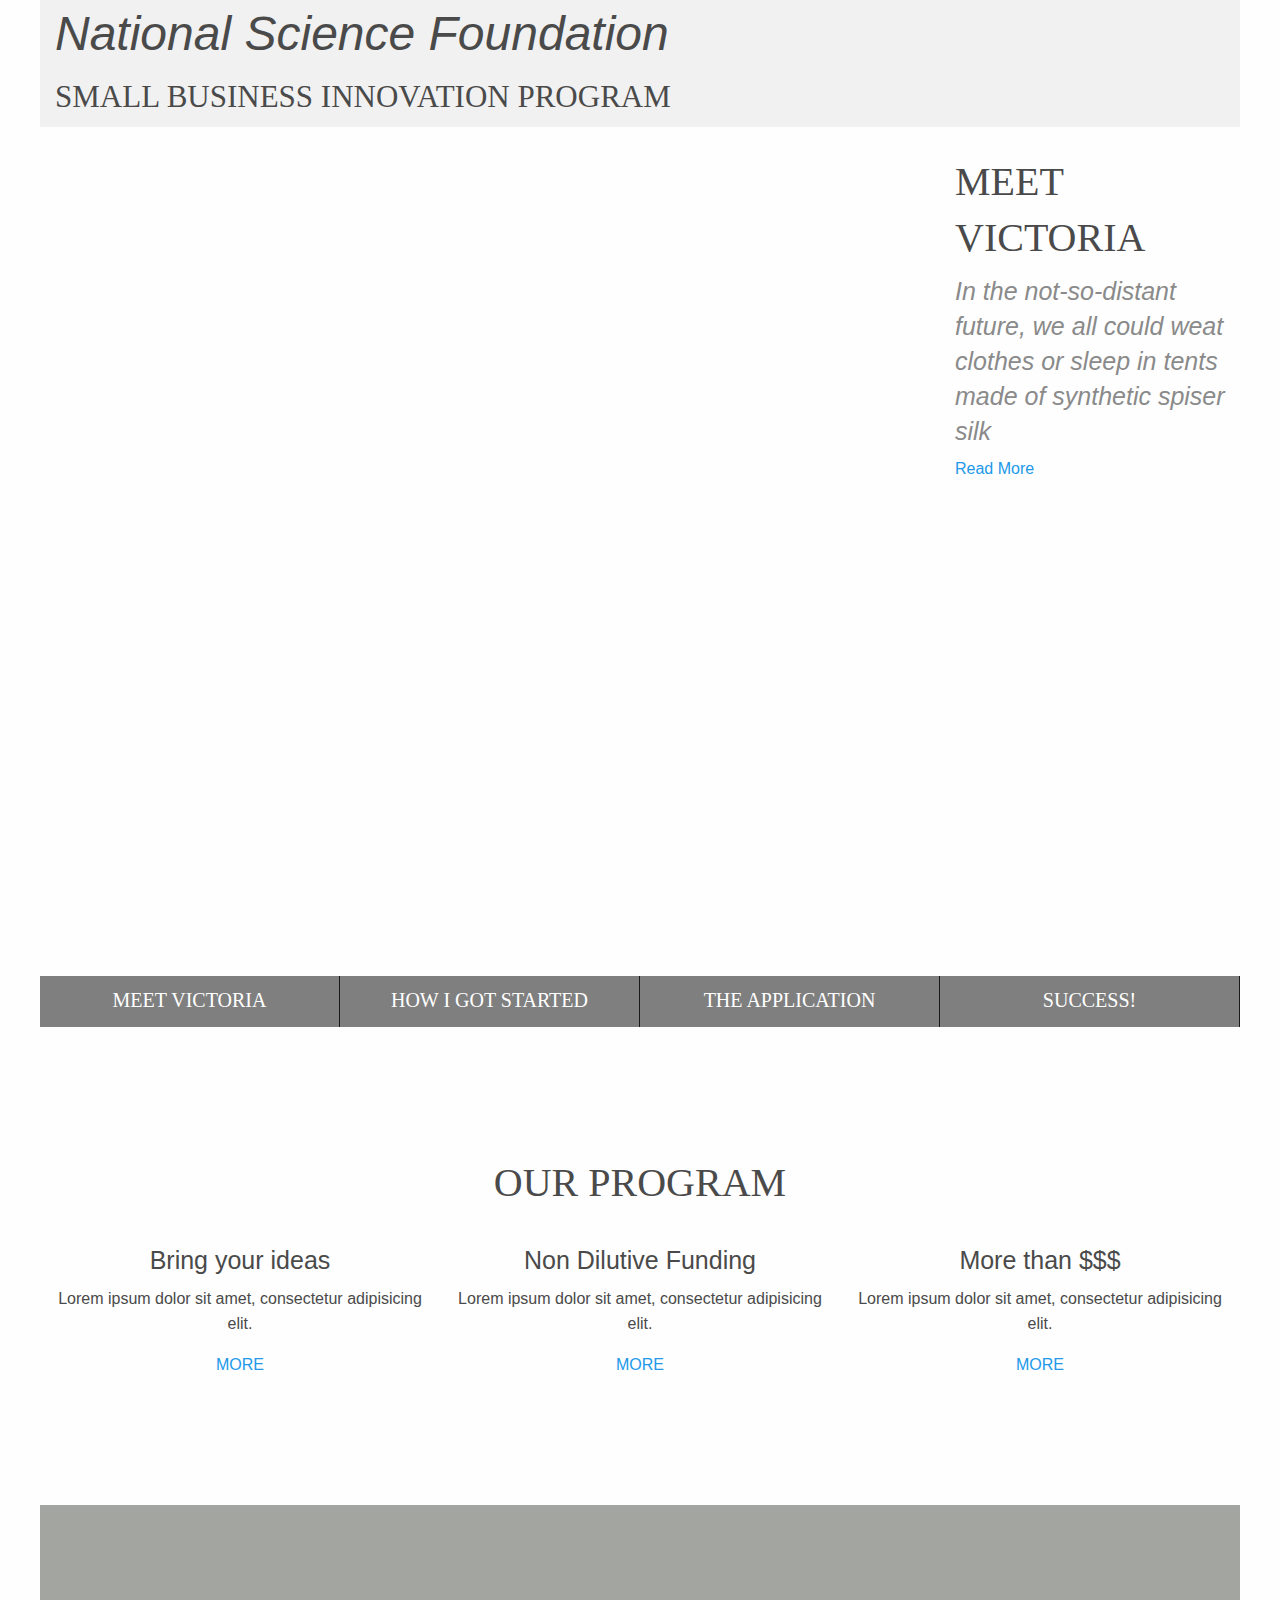
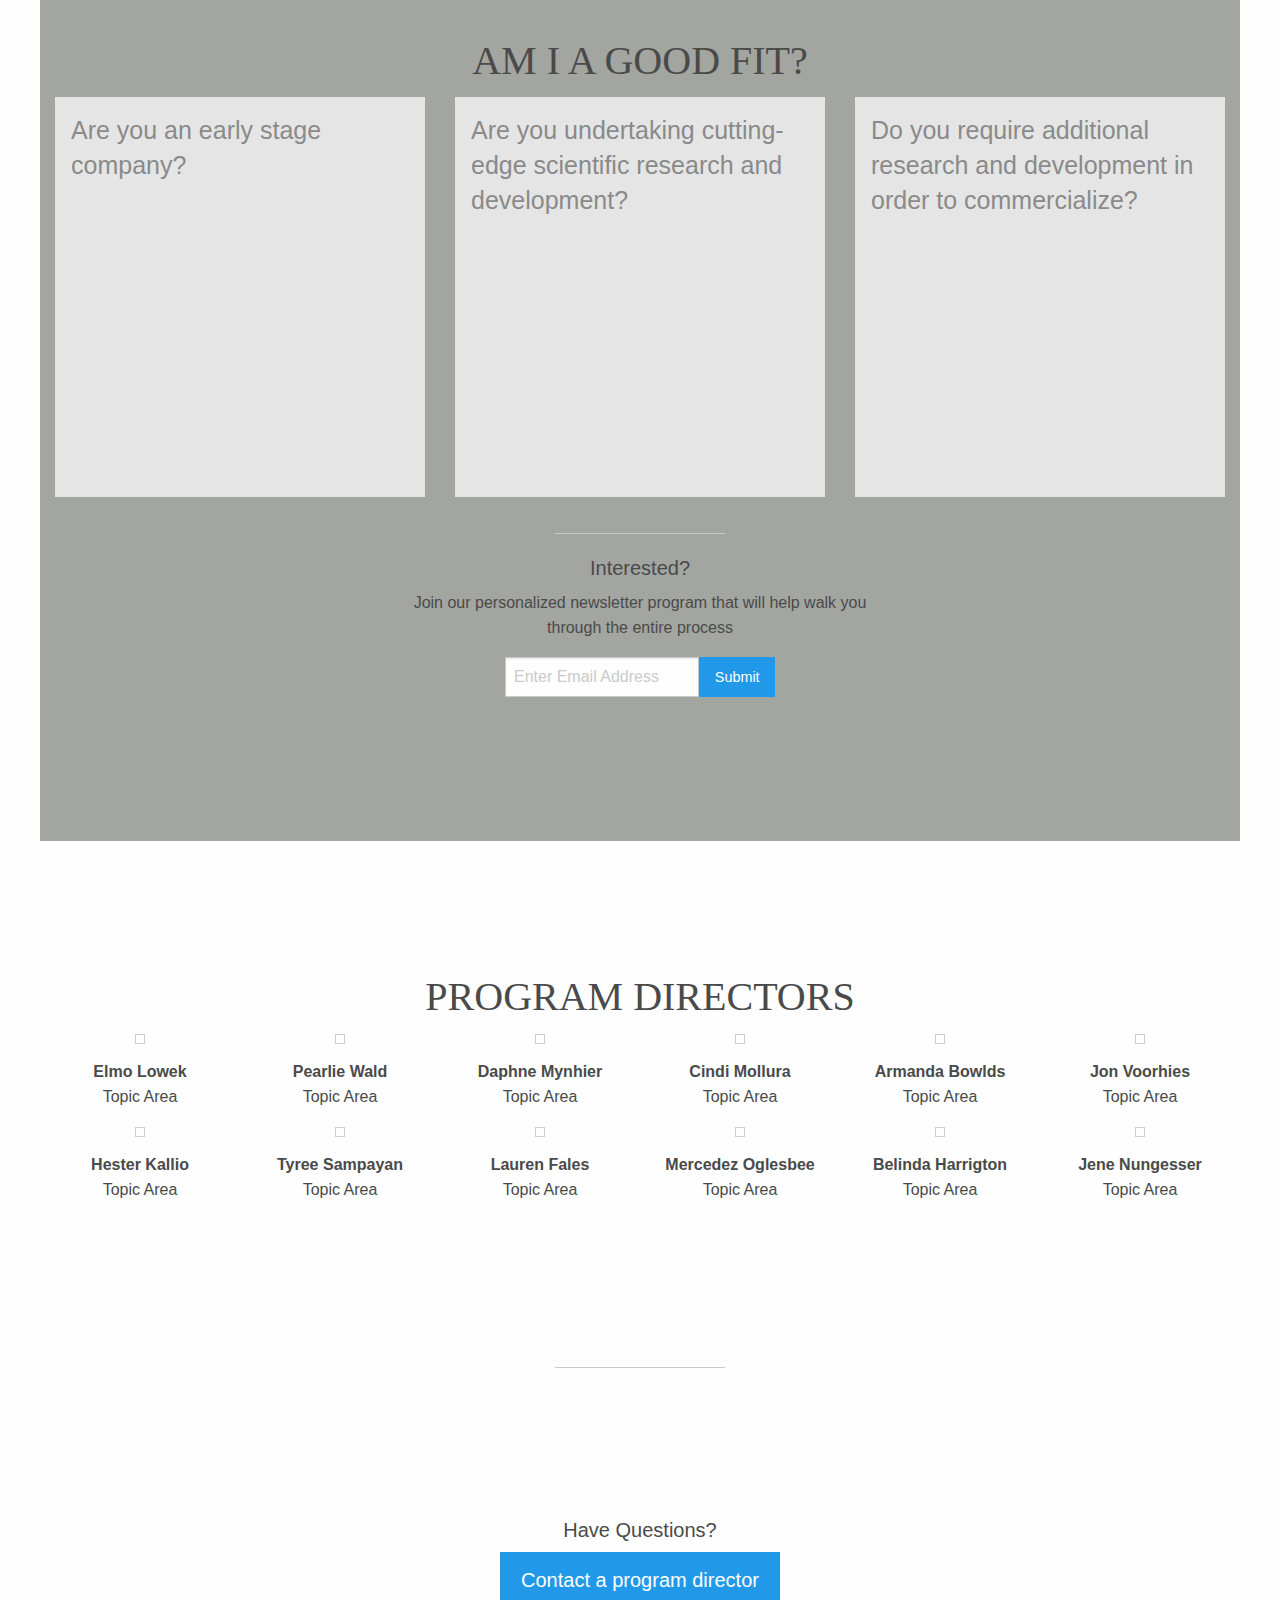
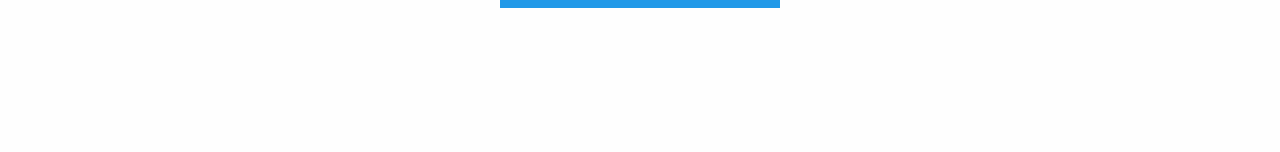
==== index.html @ bf071b11 "initial files" ====
<!doctype html>
<html class="no-js" lang="en" dir="ltr">
  <head>
    <meta charset="utf-8">
    <meta http-equiv="x-ua-compatible" content="ie=edge">
    <meta name="viewport" content="width=device-width, initial-scale=1.0">
    <title>NSF-SBIR</title>
    <link rel="stylesheet" href="css/foundation.css">
    <link rel="stylesheet" href="css/app.css">
  </head>
  <body>
    <!-- HEADER -->
    <div class="row soft-background">
      <div class="large-12 columns">
        <h1 class="italics">National Science Foundation</h1>
        <h3 class="condensed-bold">Small Business Innovation Program</h3>
      </div>
    </div>
    <!-- END HEADER -->


    <!-- HERO -->
    <div class="row background-hero-image hero">
      <div class="large-9 columns"></div>
      <div class="large-3 large-not-centered columns medium-6 medium-centered">
        <div class="hero-padding">
          <h2 class="condensed-bold">Meet Victoria</h2>
          <h4 class="subheader italics">In the not-so-distant future, we all could weat clothes or sleep in tents made of synthetic spiser silk</h4>
          <a href="" class="small-caps">Read More</a>
        </div>
      </div>
      <div class="medium-12 column hero-buttons">
        <div class="row text-center">
          <div class="large-3 columns button-container"><a href=""><h5 class="condensed-bold">Meet Victoria</h5></a></div>
          <div class="large-3 columns button-container"><a href=""><h5 class="condensed-bold">How I Got Started</h5></a></div>
          <div class="large-3 columns button-container"><a href=""><h5 class="condensed-bold">The Application</h5></a></div>
          <div class="large-3 columns button-container"><a href=""><h5 class="condensed-bold">Success!</h5></a></div>
        </div>
      </div>
    </div>
    <!-- END HERO -->

    <!-- OUR PROGRAM -->
    <div class="row vertical-padding">
      <div class="large-12 columns">
        <h2 class="condensed-bold text-center">Our Program</h2>
        <div class="row">
          <div class="medium-4 column text-center">
            <div class="image-wrapper-circle max-width-300 text-center medium-centered">
              <a href="">
                <img src="http://fakeimg.pl/300x300?text=+" alt="">
              </a>
            </div>
            <div class="text-content">
              <h4>Bring your ideas</h4>
              <p>Lorem ipsum dolor sit amet, consectetur adipisicing elit.</p>
              <a href="">MORE</a>
            </div>
    
          </div>
          <div class="medium-4 column text-center">
            <div class="image-wrapper-circle max-width-300 text-center medium-centered">
              <a href="">
                <img src="http://fakeimg.pl/300x300?text=+" alt="">
              </a>
            </div>
            <div class="text-content">
              <h4>Non Dilutive Funding</h4>
              <p>Lorem ipsum dolor sit amet, consectetur adipisicing elit.</p>
              <a href="">MORE</a>
            </div>
          </div>
          <div class="medium-4 column text-center">
            <div class="image-wrapper-circle max-width-300 text-center medium-centered">
              <a href="">
                <img src="http://fakeimg.pl/300x300?text=+" alt="">
              </a>
            </div>
            <div class="text-content">
              <h4>More than $$$</h4>
              <p>Lorem ipsum dolor sit amet, consectetur adipisicing elit. </p>
              <a href="">MORE</a>
            </div>
          </div>
        </div>
      </div>
    </div>
    <!-- END OUR PROGRAM -->

    <!-- AM I A GOOD FIT -->
    <div class="row vertical-padding hard-background">
      <div class="large-12 columns">
        <div class="">
          <h2 class="condensed-bold text-center">Am I A Good Fit?</h2>
          <div class="row" data-equalizer data-equalize-on="medium">
            <div class="medium-4 column">
              <div class="callout padding-push-bottom" data-equalizer-watch>
                <h4 class="subheader">
                  Are you an early stage company?
                </h4>
              </div>
            </div>
            <div class="medium-4 column">
              <div class="callout padding-push-bottom" data-equalizer-watch>
                <h4 class="subheader">
                  Are you undertaking cutting-edge scientific research and development?
                </h4>
              </div>
            </div>
            <div class="medium-4 column">
              <div class="callout padding-push-bottom" data-equalizer-watch>
                <h4 class="subheader">
                  Do you require additional research and development in order to commercialize?
                </h4>
              </div>
            </div>
          </div>

          <div class="row">
            <div class="large-2 medium-3 medium-centered large-centered columns text-center">
              <hr>
            </div>
          </div>

          <div class="row">
            <div class="large-5 large-centered medium-8 medium-centered columns">
              <h5 class="text-center">Interested?</h5>
              <p class="text-center">Join our personalized newsletter program that will help walk you through the entire process</p>
            </div>
            <div class="large-3 large-centered medium-6 medium-centered columns">
              <div class="input-group">
                <input class="input-group-field" placeholder="Enter Email Address" type="url">
                <a class="input-group-button button">Submit</a>
              </div>
            </div>
          </div>
        </div>
      </div>
    </div>
    <!-- END AM I A GOOD FIT -->

    <!-- PROGRAM DIRECTORS -->
    <div class="row vertical-padding">
      <div class="large-12 columns">
        <h2 class="condensed-bold text-center">Program Directors</h2>
        <div class="row">
          <div class="small-up-2 medium-up-4 large-up-6">
            <div class="column text-center">
              <p class="no-bottom-margin">
                <img src="http://fakeimg.pl/300x300?text=+" class="thumbnail" alt="">
              </p>
              <p>
                <strong>Elmo Lowek</strong>
                <br>
                <span>Topic Area</span>
              </p>
            </div>
            <div class="column text-center">
              <p class="no-bottom-margin">
                <img src="http://fakeimg.pl/300x300?text=+" class="thumbnail" alt="">
              </p>
              <p>
                <strong>Pearlie Wald</strong>
                <br>
                <span>Topic Area</span>
              </p>
            </div>
            <div class="column text-center">
              <p class="no-bottom-margin">
                <img src="http://fakeimg.pl/300x300?text=+" class="thumbnail" alt="">
              </p>
              <p>
                <strong>Daphne Mynhier</strong>
                <br>
                <span>Topic Area</span>
              </p>
            </div>
            <div class="column text-center">
              <p class="no-bottom-margin">
                <img src="http://fakeimg.pl/300x300?text=+" class="thumbnail" alt="">
              </p>
              <p>
                <strong>Cindi Mollura</strong>
                <br>
                <span>Topic Area</span>
              </p>
            </div>
            <div class="column text-center">
              <p class="no-bottom-margin">
                <img src="http://fakeimg.pl/300x300?text=+" class="thumbnail" alt="">
              </p>
              <p>
                <strong>Armanda Bowlds</strong>
                <br>
                <span>Topic Area</span>
              </p>
            </div>
            <div class="column text-center">
              <p class="no-bottom-margin">
                <img src="http://fakeimg.pl/300x300?text=+" class="thumbnail" alt="">
              </p>
              <p>
                <strong>Jon Voorhies</strong>
                <br>
                <span>Topic Area</span>
              </p>
            </div>
            <div class="column text-center">
              <p class="no-bottom-margin">
                <img src="http://fakeimg.pl/300x300?text=+" class="thumbnail" alt="">
              </p>
              <p>
                <strong>Hester Kallio</strong>
                <br>
                <span>Topic Area</span>
              </p>
            </div>
            <div class="column text-center">
              <p class="no-bottom-margin">
                <img src="http://fakeimg.pl/300x300?text=+" class="thumbnail" alt="">
              </p>
              <p>
                <strong>Tyree Sampayan</strong>
                <br>
                <span>Topic Area</span>
              </p>
            </div>
            <div class="column text-center">
              <p class="no-bottom-margin">
                <img src="http://fakeimg.pl/300x300?text=+" class="thumbnail" alt="">
              </p>
              <p>
                <strong>Lauren Fales</strong>
                <br>
                <span>Topic Area</span>
              </p>
            </div>
            <div class="column text-center">
              <p class="no-bottom-margin">
                <img src="http://fakeimg.pl/300x300?text=+" class="thumbnail" alt="">
              </p>
              <p>
                <strong>Mercedez Oglesbee</strong>
                <br>
                <span>Topic Area</span>
              </p>
            </div>
            <div class="column text-center">
              <p class="no-bottom-margin">
                <img src="http://fakeimg.pl/300x300?text=+" class="thumbnail" alt="">
              </p>
              <p>
                <strong>Belinda Harrigton</strong>
                <br>
                <span>Topic Area</span>
              </p>
            </div>
            <div class="column text-center">
              <p class="no-bottom-margin">
                <img src="http://fakeimg.pl/300x300?text=+" class="thumbnail" alt="">
              </p>
              <p>
                <strong>Jene Nungesser</strong>
                <br>
                <span>Topic Area</span>
              </p>
            </div>
          </div>
        </div>
      </div>
    </div>
    <!-- END PROGRAM DIRECTORS -->


    <div class="row">
      <div class="large-2 medium-3 medium-centered large-centered columns text-center">
        <hr>
      </div>
    </div>

    <!-- HAVE QUESTIONS -->
    <div class="row vertical-padding">
      <div class="large-12 columns text-center">
        <h5>Have Questions?</h5>
        <a href="" class="button large">Contact a program director</a>
      </div>
    </div>
    <!-- END HAVE QUESTIONS -->

    <script src="js/vendor/jquery.js"></script>
    <script src="js/vendor/what-input.js"></script>
    <script src="js/vendor/foundation.js"></script>
    <script src="js/app.js"></script>
  </body>
</html>
---- css/app.css ----
.italics{
  font-style: italic;
}

.hero-buttons .button-container a{
  color: white;
}

.hero-buttons .button-container:hover{
  background-color: rgba(0,0,0,0.3);
}

.hero-buttons .button-container{
  background-color: rgba(0,0,0,0.5);
  padding: 10px 10px 5px;
  border-right: 1px solid rgba(0,0,0,0.8);
}

.hard-background{
  background: #a3a5a1;
}

.soft-background{
  background: #f1f1f1;
}

.no-bottom-margin{
  margin-bottom: 0px;
}

.background-hero-image{
  background-size: cover;
  background-image: url("http://fakeimg.pl/1400x900?text=+");
}

.padding-push-bottom{
  padding-bottom: 80px;
}

@media screen and (min-width: 40em) {
  .padding-push-bottom{
    min-height: 400px;
  }
}

.callout{
  background: #e5e5e5;
  border: none;
}

h1.condensed-bold,
h2.condensed-bold,
h3.condensed-bold,
h4.condensed-bold,
h5.condensed-bold{
  text-transform: uppercase;
  font-family: "HelveticaNeue-CondensedBold", "Helvetica Neue";
}

.max-width-300{
  max-width: 300px;
}

.image-wrapper-circle{
  overflow: hidden;
  border-radius: 300px;
}

.vertical-padding{
  padding-top: 10%;
  padding-bottom: 10%;
}

.vertical-slide{
  min-height: 100vh;
}

.hero{
  position: relative;
}

.hero-buttons{
  position: absolute;
  bottom: 0px;
}

@media screen and (min-width: 40em) {
  .hero{
    min-height: 100vh;
  }

  .hero-padding{
    padding-top: 10%;
  }
  .large-not-centered, .large-not-centered:last-child:not(:first-child){
    float: right;
    clear: none;
  }
}
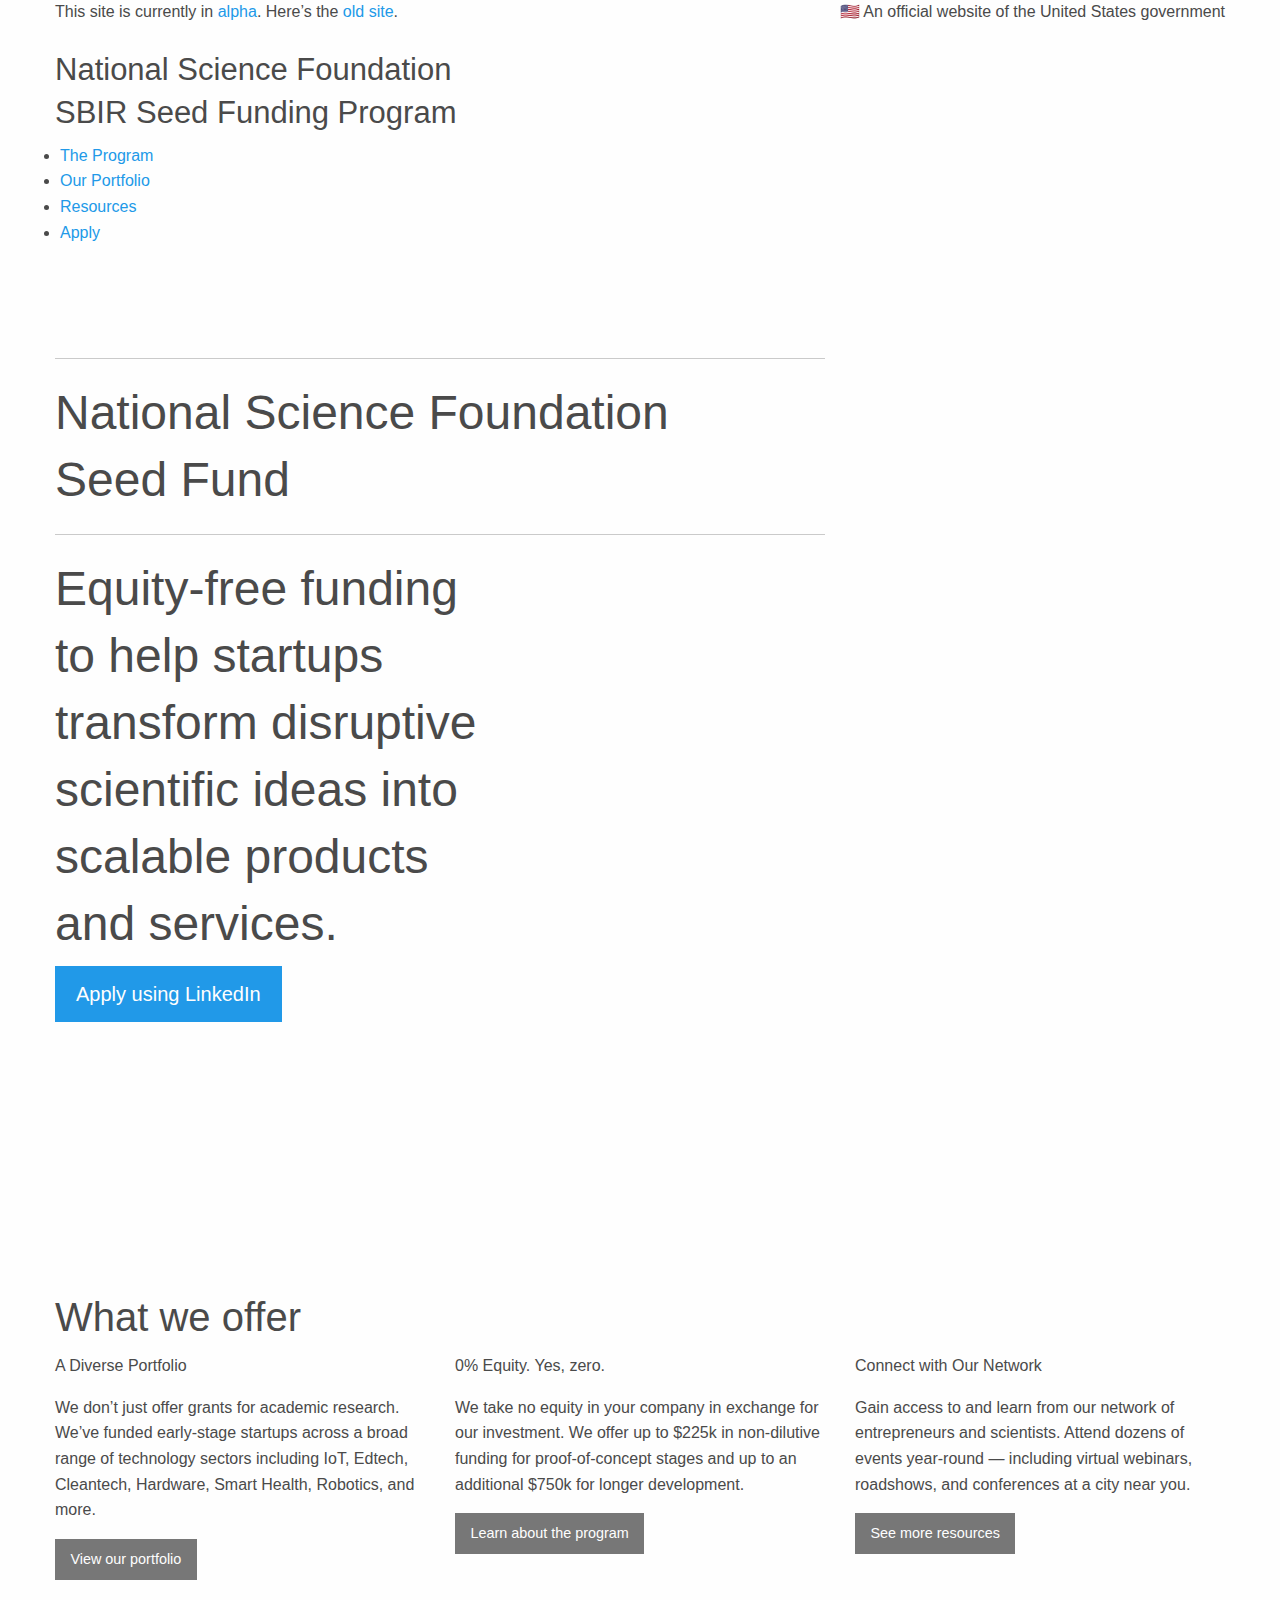
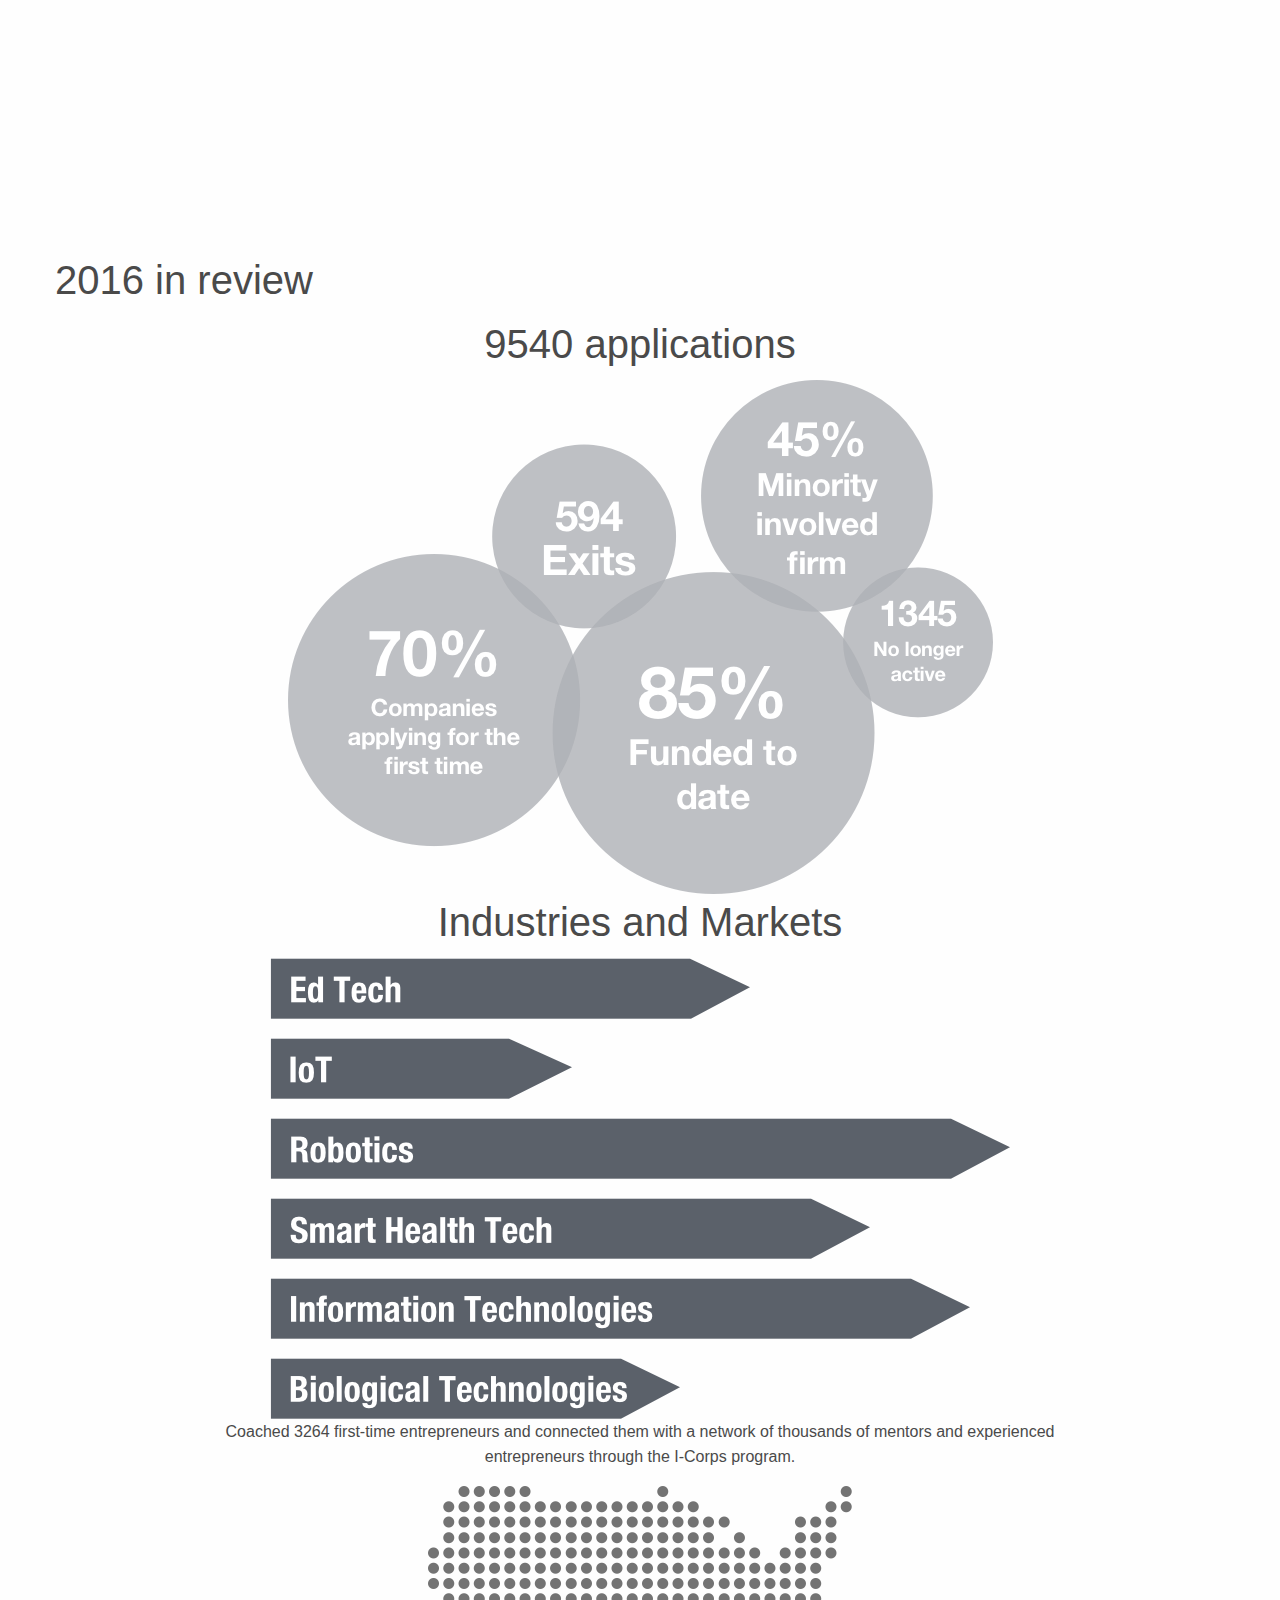
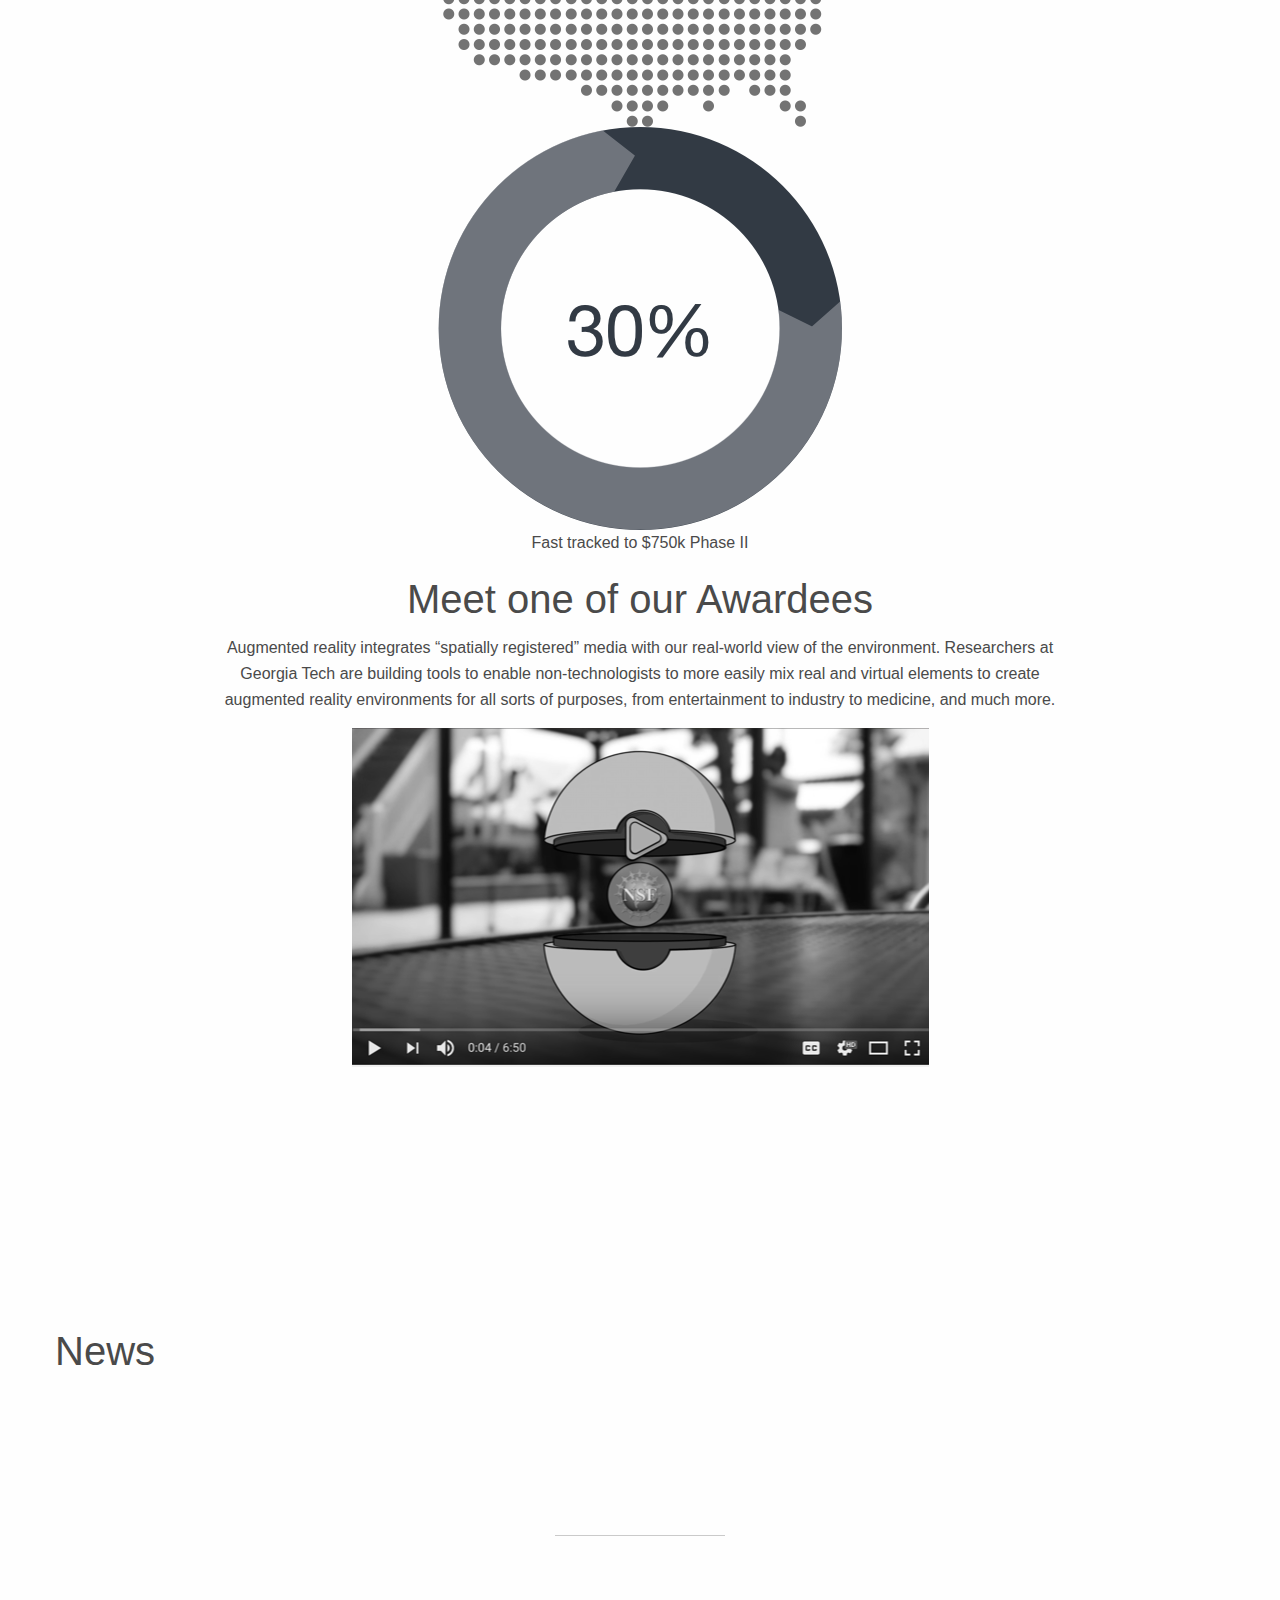
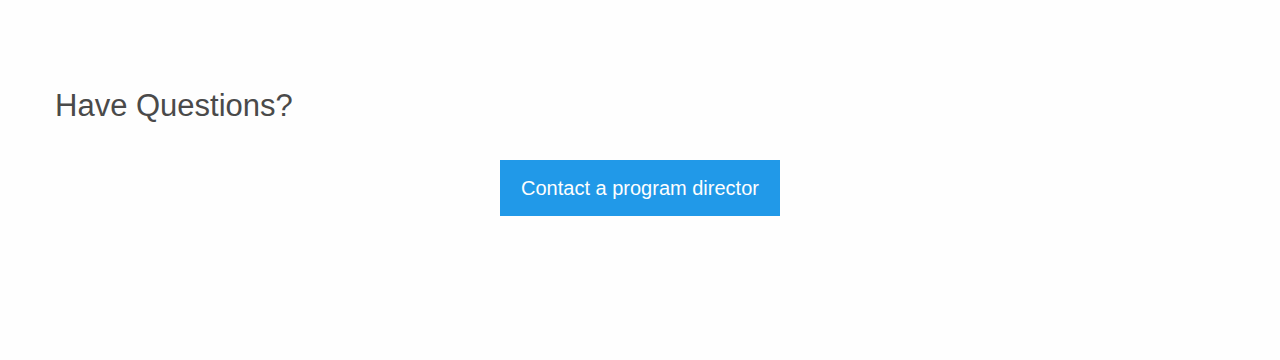
==== commit e3b89471: "Awardee review assest and initial code" ====
--- a/index.html
+++ b/index.html
@@ -9,266 +9,158 @@
     <link rel="stylesheet" href="css/app.css">
   </head>
   <body>
-    <!-- HEADER -->
-    <div class="row soft-background">
-      <div class="large-12 columns">
-        <h1 class="italics">National Science Foundation</h1>
-        <h3 class="condensed-bold">Small Business Innovation Program</h3>
-      </div>
-    </div>
-    <!-- END HEADER -->
-
-
-    <!-- HERO -->
-    <div class="row background-hero-image hero">
-      <div class="large-9 columns"></div>
-      <div class="large-3 large-not-centered columns medium-6 medium-centered">
-        <div class="hero-padding">
-          <h2 class="condensed-bold">Meet Victoria</h2>
-          <h4 class="subheader italics">In the not-so-distant future, we all could weat clothes or sleep in tents made of synthetic spiser silk</h4>
-          <a href="" class="small-caps">Read More</a>
+    <div class="alpha-banner">
+      <div class="row">
+        <div class="medium-6 column">
+          <span class="text-left">This site is currently in <a href="">alpha</a>. Here’s the <a href="">old site</a>.</span>
         </div>
-      </div>
-      <div class="medium-12 column hero-buttons">
-        <div class="row text-center">
-          <div class="large-3 columns button-container"><a href=""><h5 class="condensed-bold">Meet Victoria</h5></a></div>
-          <div class="large-3 columns button-container"><a href=""><h5 class="condensed-bold">How I Got Started</h5></a></div>
-          <div class="large-3 columns button-container"><a href=""><h5 class="condensed-bold">The Application</h5></a></div>
-          <div class="large-3 columns button-container"><a href=""><h5 class="condensed-bold">Success!</h5></a></div>
+        <div class="medium-6 column text-right">
+          <span class="text-right"><span class="us-flag-emoji">🇺🇸</span> An official website of the United States government</span>
         </div>
       </div>
     </div>
-    <!-- END HERO -->
+    <div class="header-image-background">
+      <!-- HEADER -->
+      <div class="row">
+        <div class="large-12 columns">
+          <div class="header">
+            <span class="fl logo">
+              <img src="img/nsf1-logo.png" alt="">
+            </span>
+            <span class="fl text-logo">
+              <h3 class="small-head-text">National Science Foundation <br>SBIR Seed Funding Program</h3>
+            </span>
+          </div>
+        </div>
+      </div>
+      <!-- END HEADER -->
 
-    <!-- OUR PROGRAM -->
-    <div class="row vertical-padding">
-      <div class="large-12 columns">
-        <h2 class="condensed-bold text-center">Our Program</h2>
-        <div class="row">
-          <div class="medium-4 column text-center">
-            <div class="image-wrapper-circle max-width-300 text-center medium-centered">
-              <a href="">
-                <img src="http://fakeimg.pl/300x300?text=+" alt="">
-              </a>
+      <div class="row">
+        <ul class="top-nav-links">
+          <li><a href="#">The Program</a></li>
+          <li><a href="#">Our Portfolio</a></li>
+          <li><a href="#">Resources</a></li>
+          <li><a href="#">Apply</a></li>
+        </ul>
+      </div>
+
+      <!-- HERO -->
+      <div class="row background-hero-image hero">
+        <div class="large-8 columns medium-6">
+          <div class="hero-padding">
+
+            <span class="small-bar"><hr></span>
+
+            <h1>National Science Foundation <br>Seed Fund</h1>
+
+            <span class="small-bar"><hr></span>
+
+            <div class="medium-7">
+              <h1 class="">
+                Equity-free funding to help startups transform disruptive scientific ideas into scalable products and services.
+              </h1>
             </div>
-            <div class="text-content">
-              <h4>Bring your ideas</h4>
-              <p>Lorem ipsum dolor sit amet, consectetur adipisicing elit.</p>
-              <a href="">MORE</a>
-            </div>
-    
-          </div>
-          <div class="medium-4 column text-center">
-            <div class="image-wrapper-circle max-width-300 text-center medium-centered">
-              <a href="">
-                <img src="http://fakeimg.pl/300x300?text=+" alt="">
-              </a>
-            </div>
-            <div class="text-content">
-              <h4>Non Dilutive Funding</h4>
-              <p>Lorem ipsum dolor sit amet, consectetur adipisicing elit.</p>
-              <a href="">MORE</a>
-            </div>
-          </div>
-          <div class="medium-4 column text-center">
-            <div class="image-wrapper-circle max-width-300 text-center medium-centered">
-              <a href="">
-                <img src="http://fakeimg.pl/300x300?text=+" alt="">
-              </a>
-            </div>
-            <div class="text-content">
-              <h4>More than $$$</h4>
-              <p>Lorem ipsum dolor sit amet, consectetur adipisicing elit. </p>
-              <a href="">MORE</a>
+
+            <div class="cta-container">
+              <a href="" class="button large">Apply using LinkedIn</a>
             </div>
           </div>
         </div>
       </div>
-    </div>
-    <!-- END OUR PROGRAM -->
+      <!-- END HERO -->
+    </div><!-- END header-image-background -->
+  </div><!-- END header-image-background -->
+  <div class="soft-back">
+    <!-- OUR PROGRAM -->
+    <div class="row vertical-padding tan-background">
+      <div class="large-12 columns">
+        <h2 class="text-left">What we offer</h2>
+        <div class="row" data-equalizer data-equalize-on="medium">
+          <div class="medium-4 column text-left">
 
-    <!-- AM I A GOOD FIT -->
-    <div class="row vertical-padding hard-background">
-      <div class="large-12 columns">
-        <div class="">
-          <h2 class="condensed-bold text-center">Am I A Good Fit?</h2>
-          <div class="row" data-equalizer data-equalize-on="medium">
-            <div class="medium-4 column">
-              <div class="callout padding-push-bottom" data-equalizer-watch>
-                <h4 class="subheader">
-                  Are you an early stage company?
-                </h4>
-              </div>
+            <div class="text-content" data-equalizer-watch>
+              <p>A Diverse Portfolio</p>
+              <p>We don’t just offer grants for academic research. We’ve funded early-stage startups across a broad range of technology sectors including IoT, Edtech, Cleantech, Hardware, Smart Health, Robotics, and more.</p>
             </div>
-            <div class="medium-4 column">
-              <div class="callout padding-push-bottom" data-equalizer-watch>
-                <h4 class="subheader">
-                  Are you undertaking cutting-edge scientific research and development?
-                </h4>
-              </div>
+            <a href="" class="button secondary">View our portfolio</a>
+
+          </div>
+          <div class="medium-4 column text-left">
+
+            <div class="text-content" data-equalizer-watch>
+              <p>0% Equity. Yes, zero.</p>
+              <p>We take no equity in your company in exchange for our investment. We offer up to $225k in non-dilutive funding for proof-of-concept stages and up to an additional $750k for longer development.</p>
             </div>
-            <div class="medium-4 column">
-              <div class="callout padding-push-bottom" data-equalizer-watch>
-                <h4 class="subheader">
-                  Do you require additional research and development in order to commercialize?
-                </h4>
-              </div>
+            <a href="" class="button secondary">Learn about the program</a>
+          </div>
+          <div class="medium-4 column text-left">
+
+            <div class="text-content" data-equalizer-watch>
+              <p>Connect with Our Network</p>
+              <p>Gain access to and learn from  our network of entrepreneurs and scientists. Attend dozens of events year-round — including virtual webinars, roadshows, and conferences at a city near you.</p>
             </div>
-          </div>
-
-          <div class="row">
-            <div class="large-2 medium-3 medium-centered large-centered columns text-center">
-              <hr>
-            </div>
-          </div>
-
-          <div class="row">
-            <div class="large-5 large-centered medium-8 medium-centered columns">
-              <h5 class="text-center">Interested?</h5>
-              <p class="text-center">Join our personalized newsletter program that will help walk you through the entire process</p>
-            </div>
-            <div class="large-3 large-centered medium-6 medium-centered columns">
-              <div class="input-group">
-                <input class="input-group-field" placeholder="Enter Email Address" type="url">
-                <a class="input-group-button button">Submit</a>
-              </div>
-            </div>
+            <a href="" class="button secondary">See more resources</a>
           </div>
         </div>
       </div>
     </div>
+  </div>
+    <!-- END OUR PROGRAM -->
+
+    <!-- AM I A GOOD FIT -->
+  <div class="white-back">
+    <div class="row vertical-padding ">
+      <div class="large-12 columns">
+        <div class="">
+          <h2 class="text-left">2016 in review</h2>
+          <div class="row" data-equalizer data-equalize-on="medium">
+
+          </div>
+
+          <div class="row">
+            <div class="large-9 medium-6 medium-centered large-centered columns text-center">
+              <h2>9540 applications</h2>
+            </div>
+            <div class="large-9 medium-6 medium-centered large-centered columns text-center">
+              <img src="img/ovals.png" alt="">
+            </div>
+            <div class="large-9 medium-6 medium-centered large-centered columns text-center">
+              <h2>Industries and Markets</h2>
+              <img src="img/markets.png" alt="">
+            </div>
+            <div class="large-9 medium-6 medium-centered large-centered columns text-center">
+              <p>Coached 3264 first-time entrepreneurs and connected them with a network of thousands of mentors and experienced entrepreneurs through the I-Corps program.</p>
+              <img src="img/USA-dots.png" alt="">
+            </div>
+            <div class="large-9 medium-6 medium-centered large-centered columns text-center">
+              <img src="img/donut.png" alt="">
+              <p>Fast tracked to $750k Phase II</p>
+            </div>
+            <div class="large-9 medium-6 medium-centered large-centered columns text-center">
+              <h2>Meet one of our Awardees</h2>
+              <p>Augmented reality integrates “spatially registered” media with our real-world view of the environment. Researchers at Georgia Tech are building tools to enable non-technologists to more easily mix real and virtual elements to create augmented reality environments for all sorts of purposes, from entertainment to industry to medicine, and much more.</p>
+              <img src="img/video.png" alt="">
+            </div>
+
+          </div>
+
+        </div>
+      </div>
+    </div>
+  </div>
     <!-- END AM I A GOOD FIT -->
 
     <!-- PROGRAM DIRECTORS -->
+  <div class="blue-back">
     <div class="row vertical-padding">
       <div class="large-12 columns">
-        <h2 class="condensed-bold text-center">Program Directors</h2>
+        <h2 class="text-left">News</h2>
         <div class="row">
-          <div class="small-up-2 medium-up-4 large-up-6">
-            <div class="column text-center">
-              <p class="no-bottom-margin">
-                <img src="http://fakeimg.pl/300x300?text=+" class="thumbnail" alt="">
-              </p>
-              <p>
-                <strong>Elmo Lowek</strong>
-                <br>
-                <span>Topic Area</span>
-              </p>
-            </div>
-            <div class="column text-center">
-              <p class="no-bottom-margin">
-                <img src="http://fakeimg.pl/300x300?text=+" class="thumbnail" alt="">
-              </p>
-              <p>
-                <strong>Pearlie Wald</strong>
-                <br>
-                <span>Topic Area</span>
-              </p>
-            </div>
-            <div class="column text-center">
-              <p class="no-bottom-margin">
-                <img src="http://fakeimg.pl/300x300?text=+" class="thumbnail" alt="">
-              </p>
-              <p>
-                <strong>Daphne Mynhier</strong>
-                <br>
-                <span>Topic Area</span>
-              </p>
-            </div>
-            <div class="column text-center">
-              <p class="no-bottom-margin">
-                <img src="http://fakeimg.pl/300x300?text=+" class="thumbnail" alt="">
-              </p>
-              <p>
-                <strong>Cindi Mollura</strong>
-                <br>
-                <span>Topic Area</span>
-              </p>
-            </div>
-            <div class="column text-center">
-              <p class="no-bottom-margin">
-                <img src="http://fakeimg.pl/300x300?text=+" class="thumbnail" alt="">
-              </p>
-              <p>
-                <strong>Armanda Bowlds</strong>
-                <br>
-                <span>Topic Area</span>
-              </p>
-            </div>
-            <div class="column text-center">
-              <p class="no-bottom-margin">
-                <img src="http://fakeimg.pl/300x300?text=+" class="thumbnail" alt="">
-              </p>
-              <p>
-                <strong>Jon Voorhies</strong>
-                <br>
-                <span>Topic Area</span>
-              </p>
-            </div>
-            <div class="column text-center">
-              <p class="no-bottom-margin">
-                <img src="http://fakeimg.pl/300x300?text=+" class="thumbnail" alt="">
-              </p>
-              <p>
-                <strong>Hester Kallio</strong>
-                <br>
-                <span>Topic Area</span>
-              </p>
-            </div>
-            <div class="column text-center">
-              <p class="no-bottom-margin">
-                <img src="http://fakeimg.pl/300x300?text=+" class="thumbnail" alt="">
-              </p>
-              <p>
-                <strong>Tyree Sampayan</strong>
-                <br>
-                <span>Topic Area</span>
-              </p>
-            </div>
-            <div class="column text-center">
-              <p class="no-bottom-margin">
-                <img src="http://fakeimg.pl/300x300?text=+" class="thumbnail" alt="">
-              </p>
-              <p>
-                <strong>Lauren Fales</strong>
-                <br>
-                <span>Topic Area</span>
-              </p>
-            </div>
-            <div class="column text-center">
-              <p class="no-bottom-margin">
-                <img src="http://fakeimg.pl/300x300?text=+" class="thumbnail" alt="">
-              </p>
-              <p>
-                <strong>Mercedez Oglesbee</strong>
-                <br>
-                <span>Topic Area</span>
-              </p>
-            </div>
-            <div class="column text-center">
-              <p class="no-bottom-margin">
-                <img src="http://fakeimg.pl/300x300?text=+" class="thumbnail" alt="">
-              </p>
-              <p>
-                <strong>Belinda Harrigton</strong>
-                <br>
-                <span>Topic Area</span>
-              </p>
-            </div>
-            <div class="column text-center">
-              <p class="no-bottom-margin">
-                <img src="http://fakeimg.pl/300x300?text=+" class="thumbnail" alt="">
-              </p>
-              <p>
-                <strong>Jene Nungesser</strong>
-                <br>
-                <span>Topic Area</span>
-              </p>
-            </div>
-          </div>
+          <div class="medium-12 column"></div>
         </div>
       </div>
     </div>
+  </div>
     <!-- END PROGRAM DIRECTORS -->
 
 
@@ -281,7 +173,8 @@
     <!-- HAVE QUESTIONS -->
     <div class="row vertical-padding">
       <div class="large-12 columns text-center">
-        <h5>Have Questions?</h5>
+        <h3 class="text-left">Have Questions?</h3>
+        <br>
         <a href="" class="button large">Contact a program director</a>
       </div>
     </div>
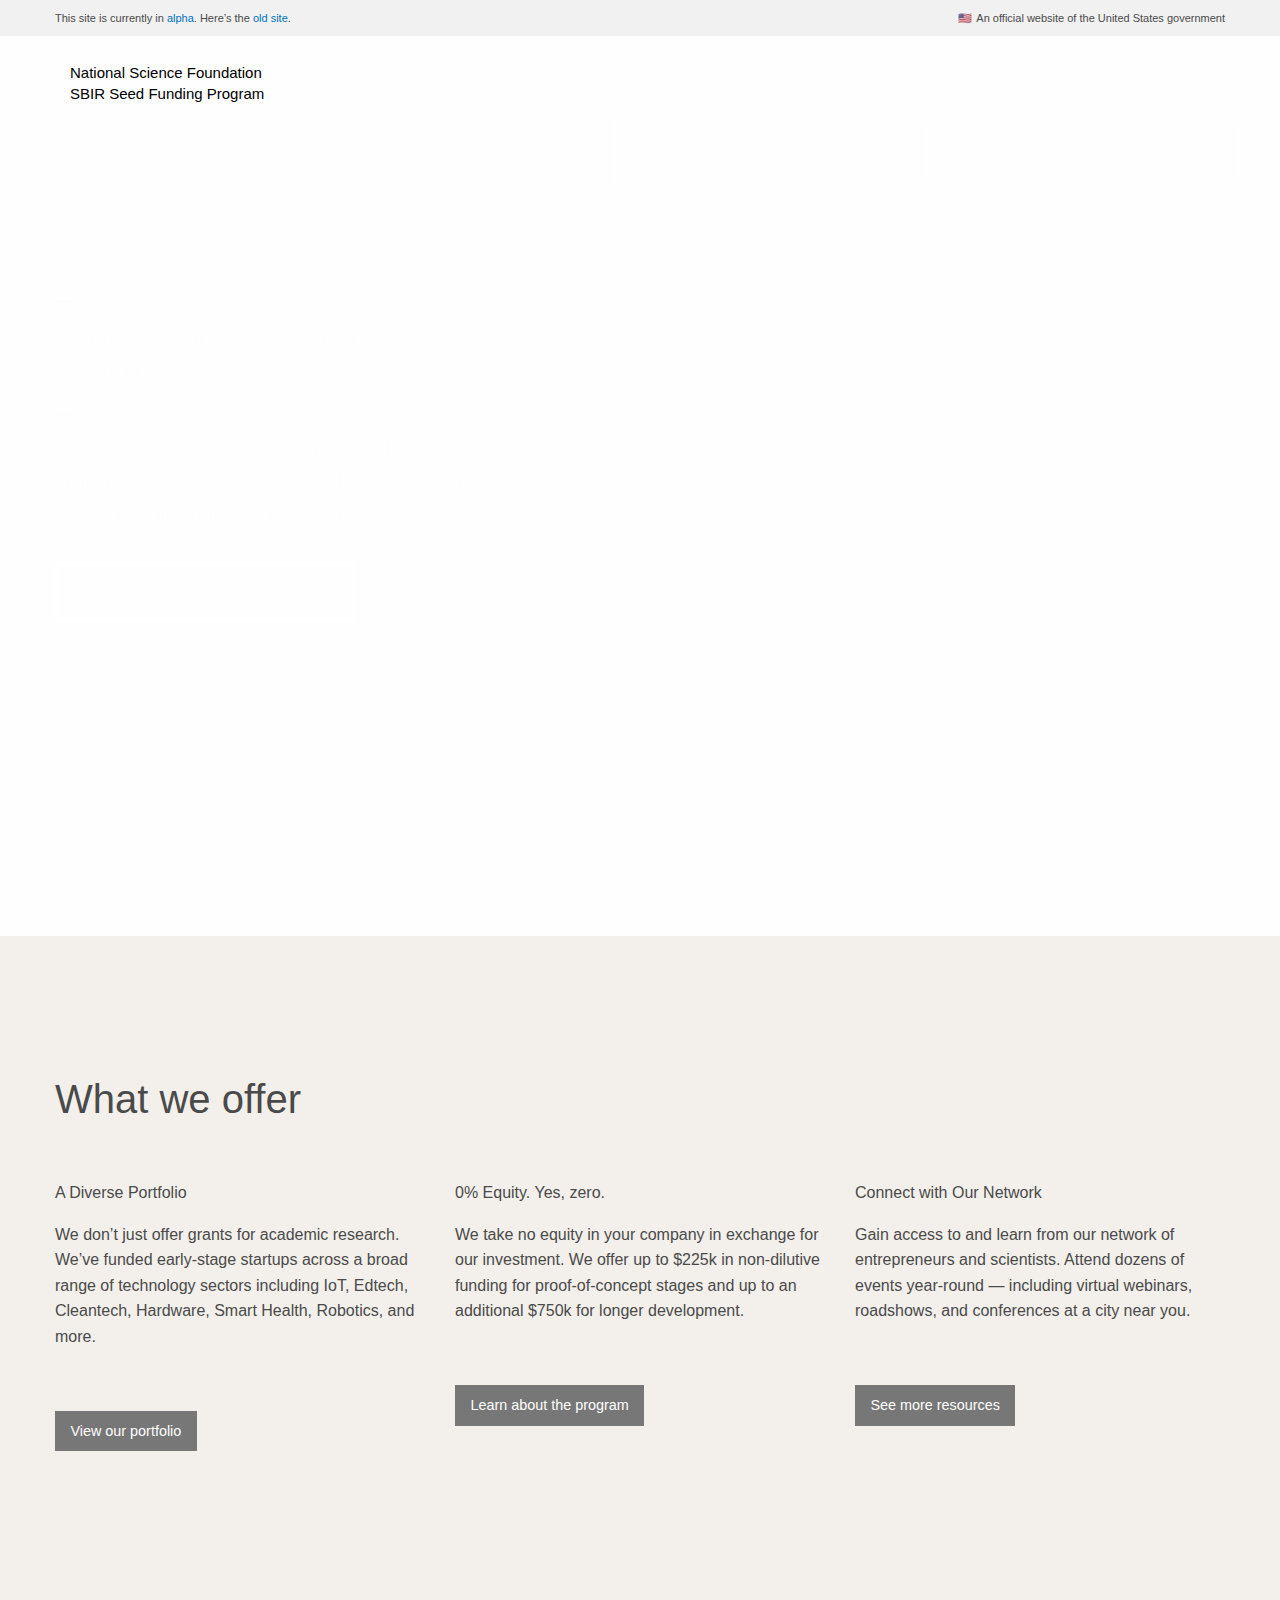
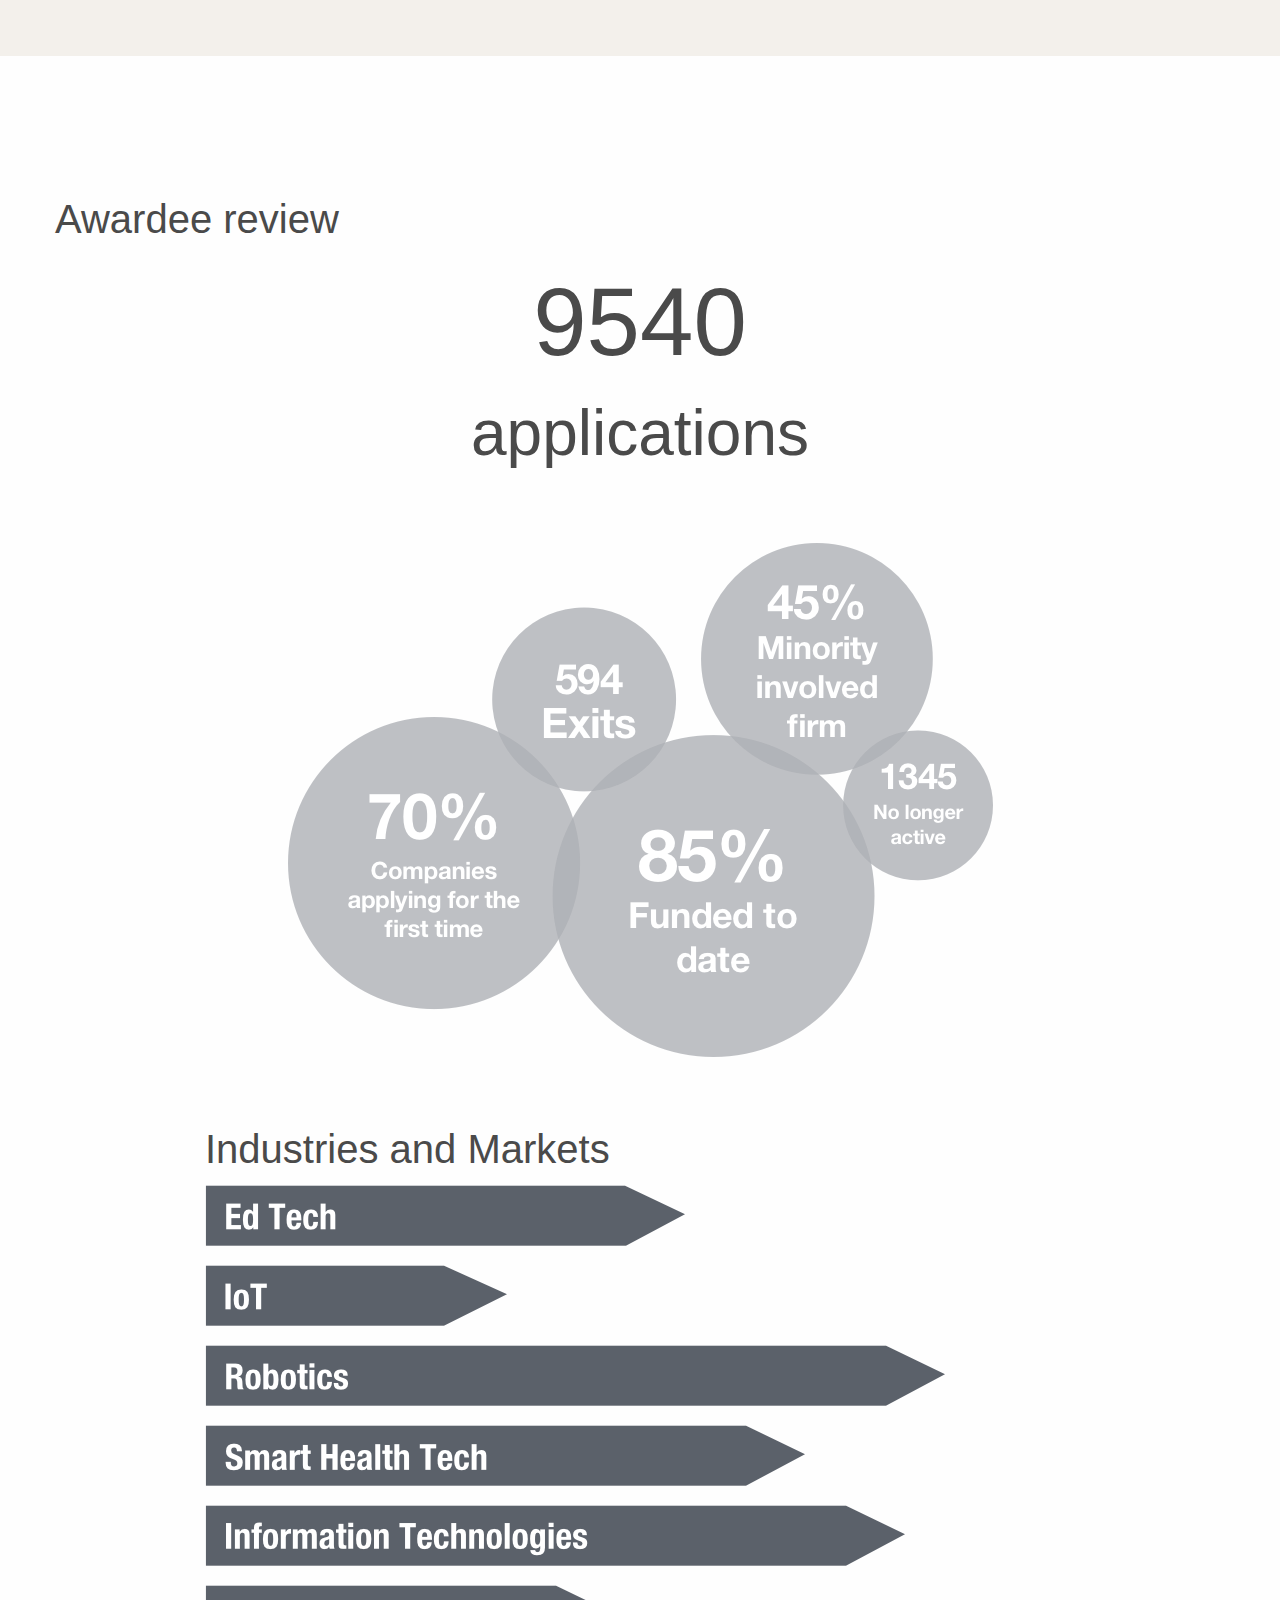
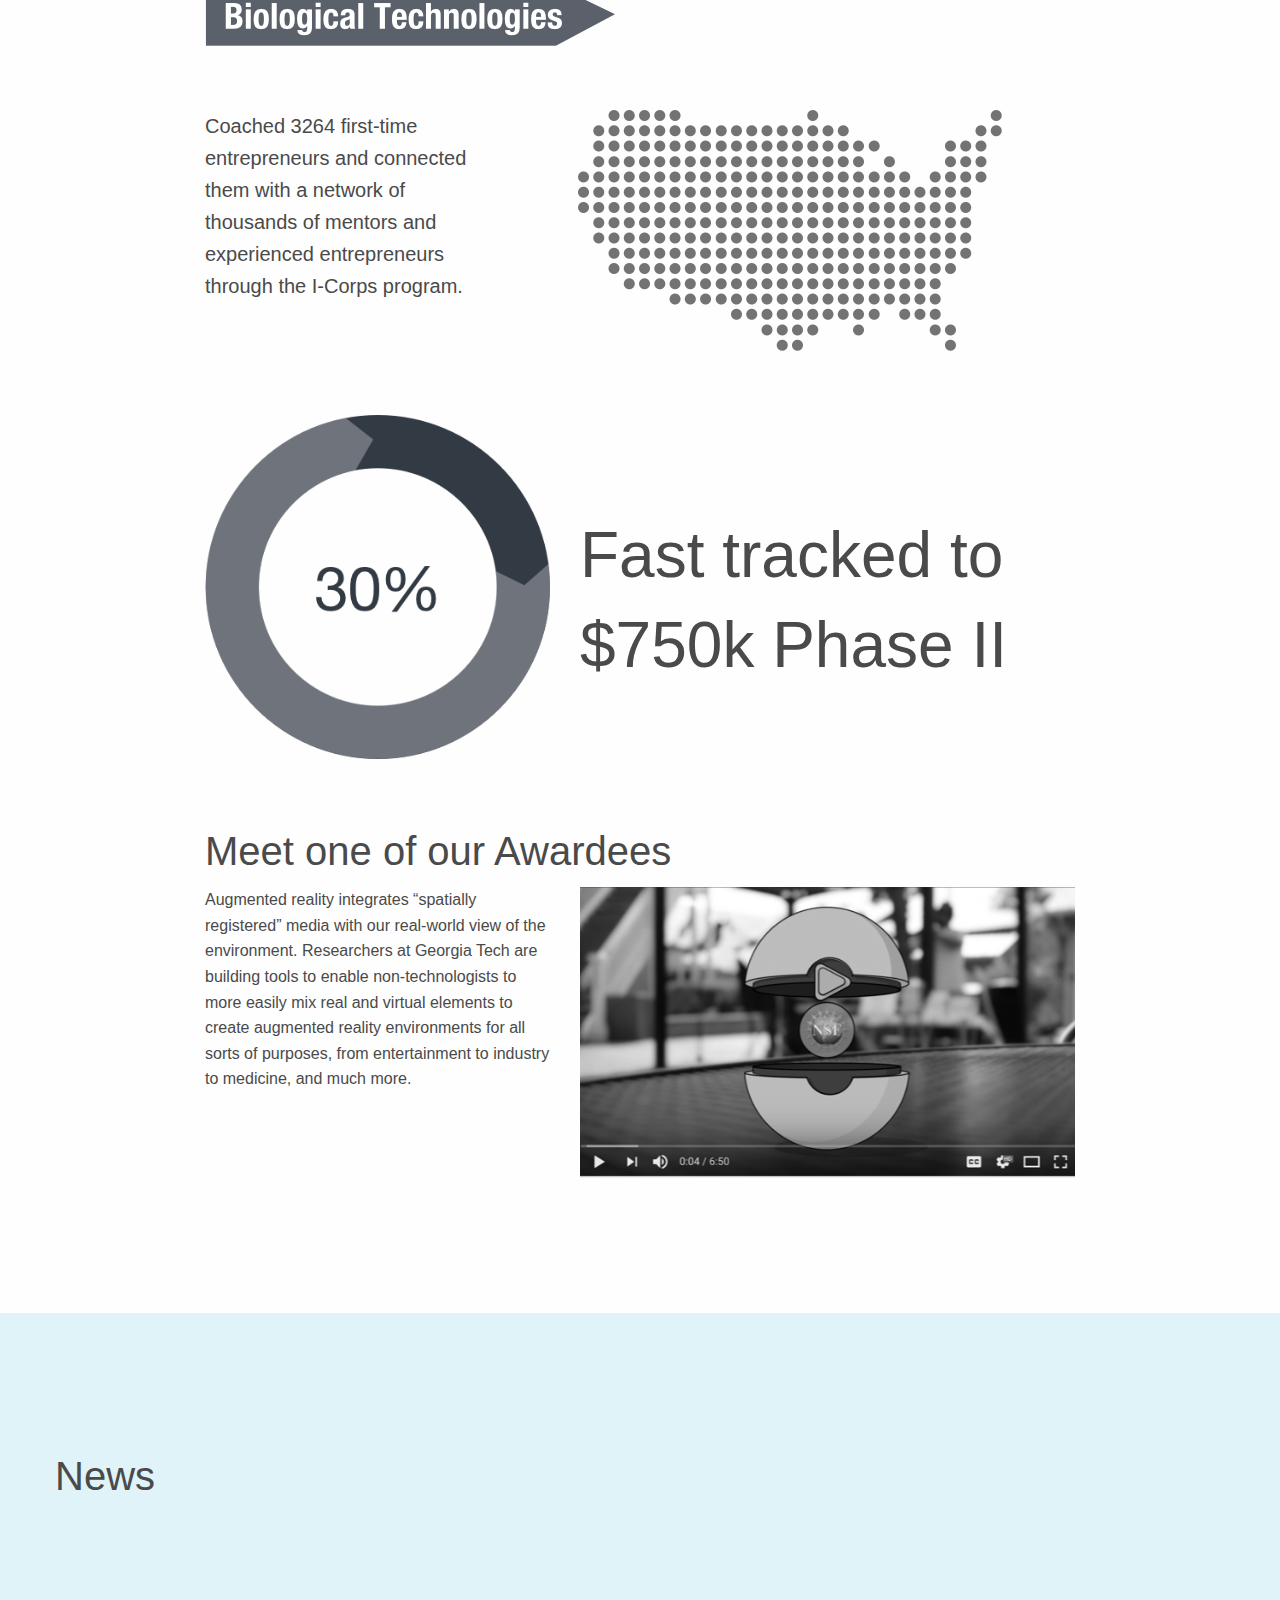
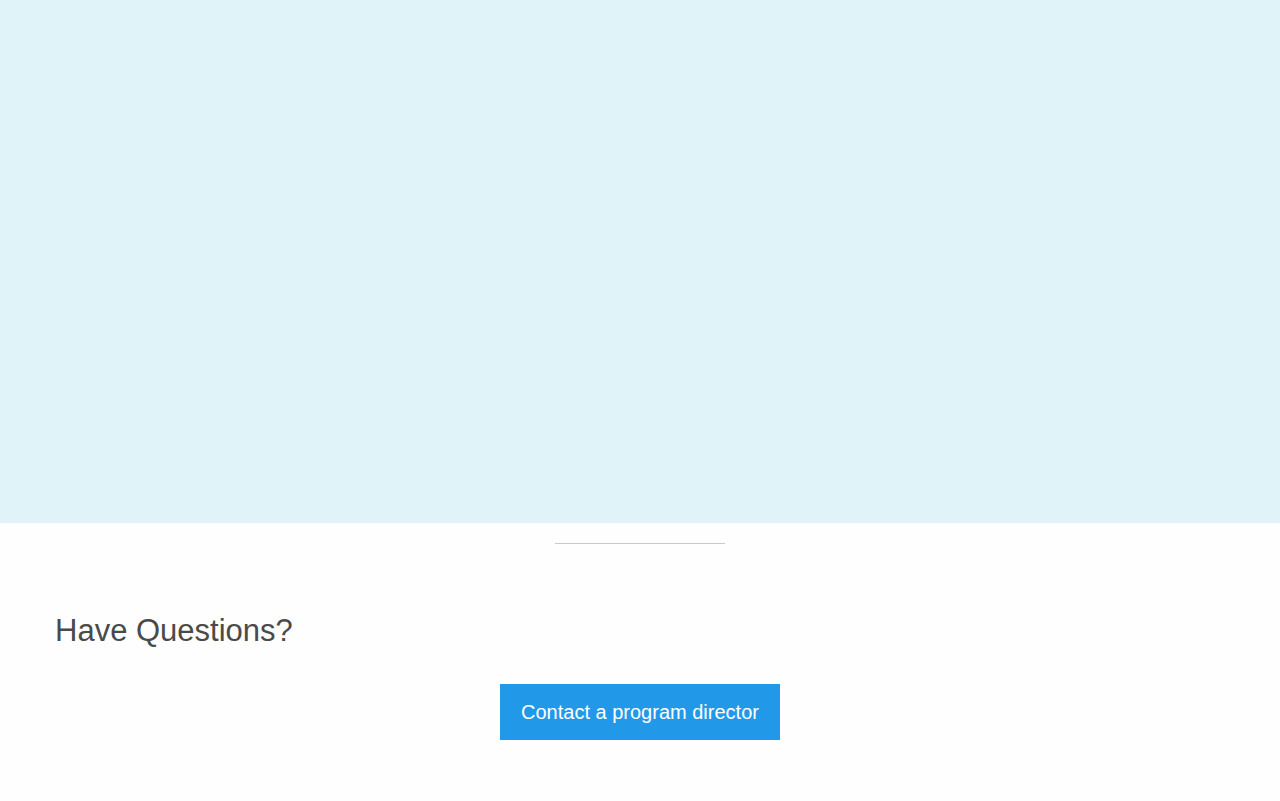
==== commit 2a36b854: "Asset and layout" ====
--- a/index.html
+++ b/index.html
@@ -108,42 +108,59 @@
     <!-- END OUR PROGRAM -->
 
     <!-- AM I A GOOD FIT -->
-  <div class="white-back">
+  <div class="white-back awardee">
     <div class="row vertical-padding ">
       <div class="large-12 columns">
         <div class="">
-          <h2 class="text-left">2016 in review</h2>
+          <h2 class="text-left">Awardee review</h2>
           <div class="row" data-equalizer data-equalize-on="medium">
 
           </div>
 
           <div class="row">
             <div class="large-9 medium-6 medium-centered large-centered columns text-center">
-              <h2>9540 applications</h2>
-            </div>
-            <div class="large-9 medium-6 medium-centered large-centered columns text-center">
+              <h2 class="f4"><div class="f6">9540</div> applications</h2>
+            </div>
+            <div class="large-9 medium-6 medium-centered large-centered columns text-center mt4">
               <img src="img/ovals.png" alt="">
             </div>
-            <div class="large-9 medium-6 medium-centered large-centered columns text-center">
+            <div class="large-9 medium-6 medium-centered large-centered columns mt4">
               <h2>Industries and Markets</h2>
               <img src="img/markets.png" alt="">
             </div>
-            <div class="large-9 medium-6 medium-centered large-centered columns text-center">
-              <p>Coached 3264 first-time entrepreneurs and connected them with a network of thousands of mentors and experienced entrepreneurs through the I-Corps program.</p>
-              <img src="img/USA-dots.png" alt="">
-            </div>
-            <div class="large-9 medium-6 medium-centered large-centered columns text-center">
-              <img src="img/donut.png" alt="">
-              <p>Fast tracked to $750k Phase II</p>
-            </div>
-            <div class="large-9 medium-6 medium-centered large-centered columns text-center">
+            <div class="large-9 medium-6 medium-centered large-centered columns mt4">
+              <div class="row">
+                <div class="large-4 columns">
+                  <p class="f2">Coached 3264 first-time entrepreneurs and connected them with a network of thousands of mentors and experienced entrepreneurs through the I-Corps program.</p>
+                </div>
+                <div class="large-8 columns text-center">
+                  <img src="img/USA-dots.png">
+                </div>
+              </div>
+            </div>
+            <div class="large-9 medium-6 medium-centered large-centered columns mt4">
+              <div class="row">
+                <div class="large-5 columns">
+                  <img src="img/donut.png">
+                </div>
+                <div class="large-7 columns">
+                  <h2 class="mt6 f4">Fast tracked to $750k Phase II</h2class>
+                </div>
+              </div>
+            </div>
+            <div class="large-9 medium-6 medium-centered large-centered columns mt4">
               <h2>Meet one of our Awardees</h2>
-              <p>Augmented reality integrates “spatially registered” media with our real-world view of the environment. Researchers at Georgia Tech are building tools to enable non-technologists to more easily mix real and virtual elements to create augmented reality environments for all sorts of purposes, from entertainment to industry to medicine, and much more.</p>
-              <img src="img/video.png" alt="">
-            </div>
-
-          </div>
-
+              <div class="row">
+                <div class="large-5 columns">
+                  <p>Augmented reality integrates “spatially registered” media with our real-world view of the environment. Researchers at Georgia Tech are building tools to enable non-technologists to more easily mix real and virtual elements to create augmented reality environments for all sorts of purposes, from entertainment to industry to medicine, and much more.</p>
+                </div>
+                <div class="large-7 columns">
+                  <img src="img/video.png">
+                </div>
+              </div>
+            </div>
+
+          </div>
         </div>
       </div>
     </div>
--- a/css/app.css
+++ b/css/app.css
@@ -1,3 +1,132 @@
+.fl{
+  float: left;
+}
+
+.alpha-banner a{
+  color: #0071BB;
+}
+
+.blue-back{
+  height: 90vh;
+  padding-top: 10vh;
+  padding-bottom: 10vh;
+  background: #E0F3F8;
+}
+
+.white-back{
+  min-height: 90vh;
+  padding-top: 10vh;
+  padding-bottom: 10vh;
+}
+
+.tan-background .text-content{
+  padding-bottom: 5vh;
+}
+
+.soft-back h2{
+  padding-bottom: 5vh;
+}
+.soft-back{
+  background: #F3F0EB;
+  min-height: 80vh;
+  padding-top: 10vh;
+  padding-bottom: 10vh;
+}
+
+div.header{
+  padding-top: 1rem;
+}
+
+.small-bar hr{
+  border-width: 3px;
+  border-color: white;
+}
+
+.hero-padding h1{
+  font-size: 24px;
+  color: white;
+}
+
+.small-bar{
+  max-width: 20px;
+  display: block;
+}
+
+h3.small-head-text{
+  margin-left: 1em;
+  padding-top: 10px;
+  padding-bottom: 10px;
+  font-size: 15px;
+  color: black;
+}
+
+.cta-container .button:hover{
+  background: white;
+  color: #fe7b64;
+}
+
+.cta-container .button{
+  background: none;
+  border: 2px solid white;
+  min-width: 300px;
+}
+.cta-container{
+  margin-top: 2rem;
+}
+
+.us-flag-emoji{
+  margin-right: .2em;
+}
+
+.header-image-background{
+  background-image: url('../img/vk284nkoavu-samuel-zeller.jpg');
+  background-size: cover;
+  background-repeat: no-repeat;
+  background-position: center center;
+  min-height: 100vh;
+}
+
+.alpha-banner{
+  font-size: 11px;
+  height: 36px;
+  line-height: 36px;
+  background: #F1F1F1;
+}
+
+.top-nav-links{
+  border: 1px solid white;
+  list-style: none;
+  float: right;
+}
+
+.top-nav-links li:first-child a{
+  border: none;
+}
+
+.top-nav-links li{
+  display: block;
+  border-left: 1px solid white;
+  float: left;
+}
+
+.top-nav-links li a:hover{
+  background: white;
+  color: #fe7b64;
+}
+
+.top-nav-links li a{
+  transition: background-color 0.25s ease-out, color 0.25s ease-out;
+  display: block;
+  width: 155px;
+  padding: 8px;
+  height: 60px;
+}
+
+.top-nav-links li a{
+  font-size: 15px;
+  color: white;
+}
+
 .italics{
   font-style: italic;
 }
@@ -8,6 +137,27 @@
 
 .hero-buttons .button-container:hover{
   background-color: rgba(0,0,0,0.3);
+}
+
+.thumbnail.thumbnail{
+  border: none;
+}
+
+@media screen and (min-width: 40em){
+  .text-content h4{
+    font-size: 1.3em;
+    font-weight: 700;
+  }
+}
+
+.callout{
+  padding-top: 6vh;
+}
+
+.text-content a{
+  font-weight: 700;
+  color: #666;
+  text-transform: uppercase;
 }
 
 .hero-buttons .button-container{
@@ -28,9 +178,13 @@
   margin-bottom: 0px;
 }
 
+.background-hero-image h2{
+  color: white;
+  font-weight: 300;
+}
+
 .background-hero-image{
   background-size: cover;
-  background-image: url("http://fakeimg.pl/1400x900?text=+");
 }
 
 .padding-push-bottom{
@@ -53,6 +207,7 @@
 h3.condensed-bold,
 h4.condensed-bold,
 h5.condensed-bold{
+  margin-bottom: 3vh;
   text-transform: uppercase;
   font-family: "HelveticaNeue-CondensedBold", "Helvetica Neue";
 }
@@ -67,12 +222,19 @@
 }
 
 .vertical-padding{
-  padding-top: 10%;
-  padding-bottom: 10%;
+  padding-top: 5vh;
+  padding-bottom: 5vh;
+}
+
+.image-icon{
+  min-height: 130px;
+  padding-top: 2vh;
+  padding-bottom: 2vh;
+  display: block;
 }
 
 .vertical-slide{
-  min-height: 100vh;
+  min-height: 50vh;
 }
 
 .hero{
@@ -84,9 +246,31 @@
   bottom: 0px;
 }
 
+.f2{
+  font-size: 1.25rem;
+}
+
+.f4{
+  font-size: 4rem;
+}
+.f6{
+  font-size: 6rem;
+}
+.v-mid{
+  vertical-align: middle;
+}
+.dib {
+    display: inline-block;
+}
+.mt4{
+  margin-top: 4rem;
+}
+.mt6{
+  margin-top: 6rem;
+}
 @media screen and (min-width: 40em) {
   .hero{
-    min-height: 100vh;
+    min-height: 50vh;
   }
 
   .hero-padding{
@@ -96,4 +280,4 @@
     float: right;
     clear: none;
   }
-}+}
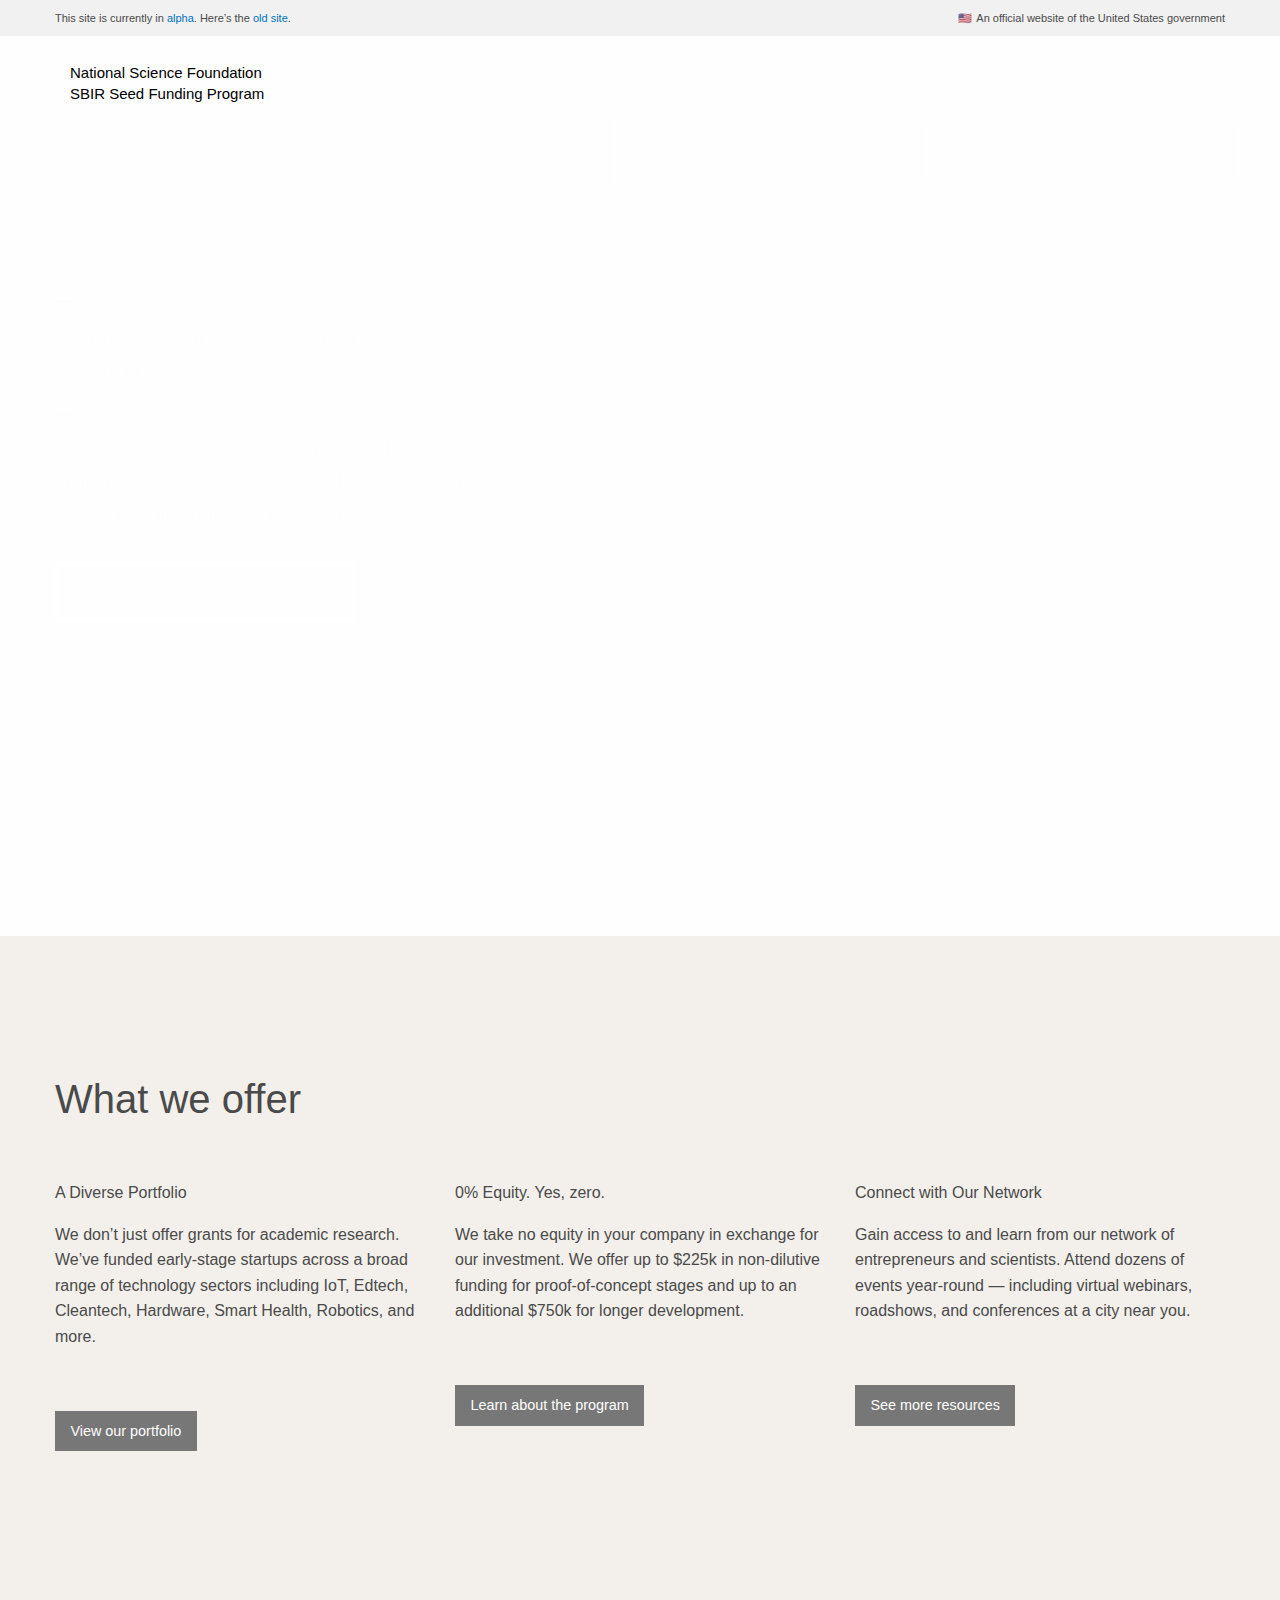
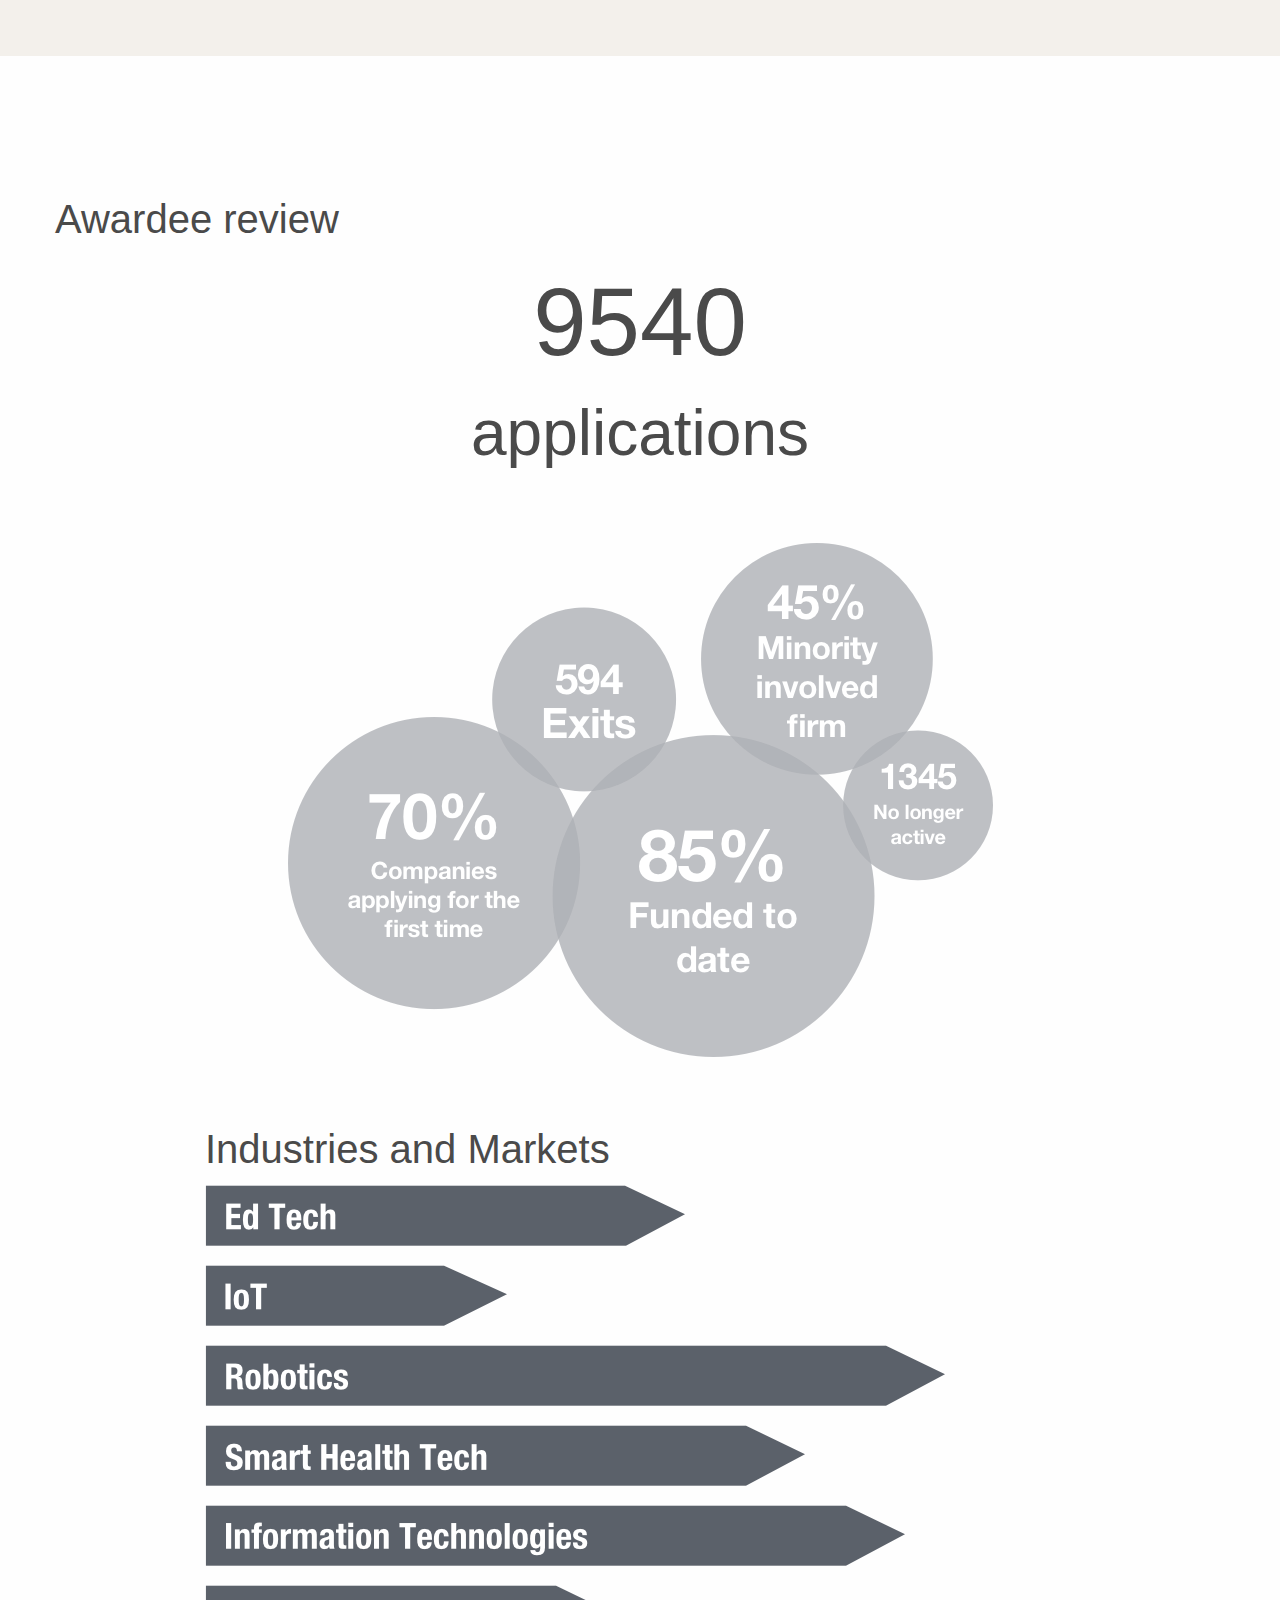
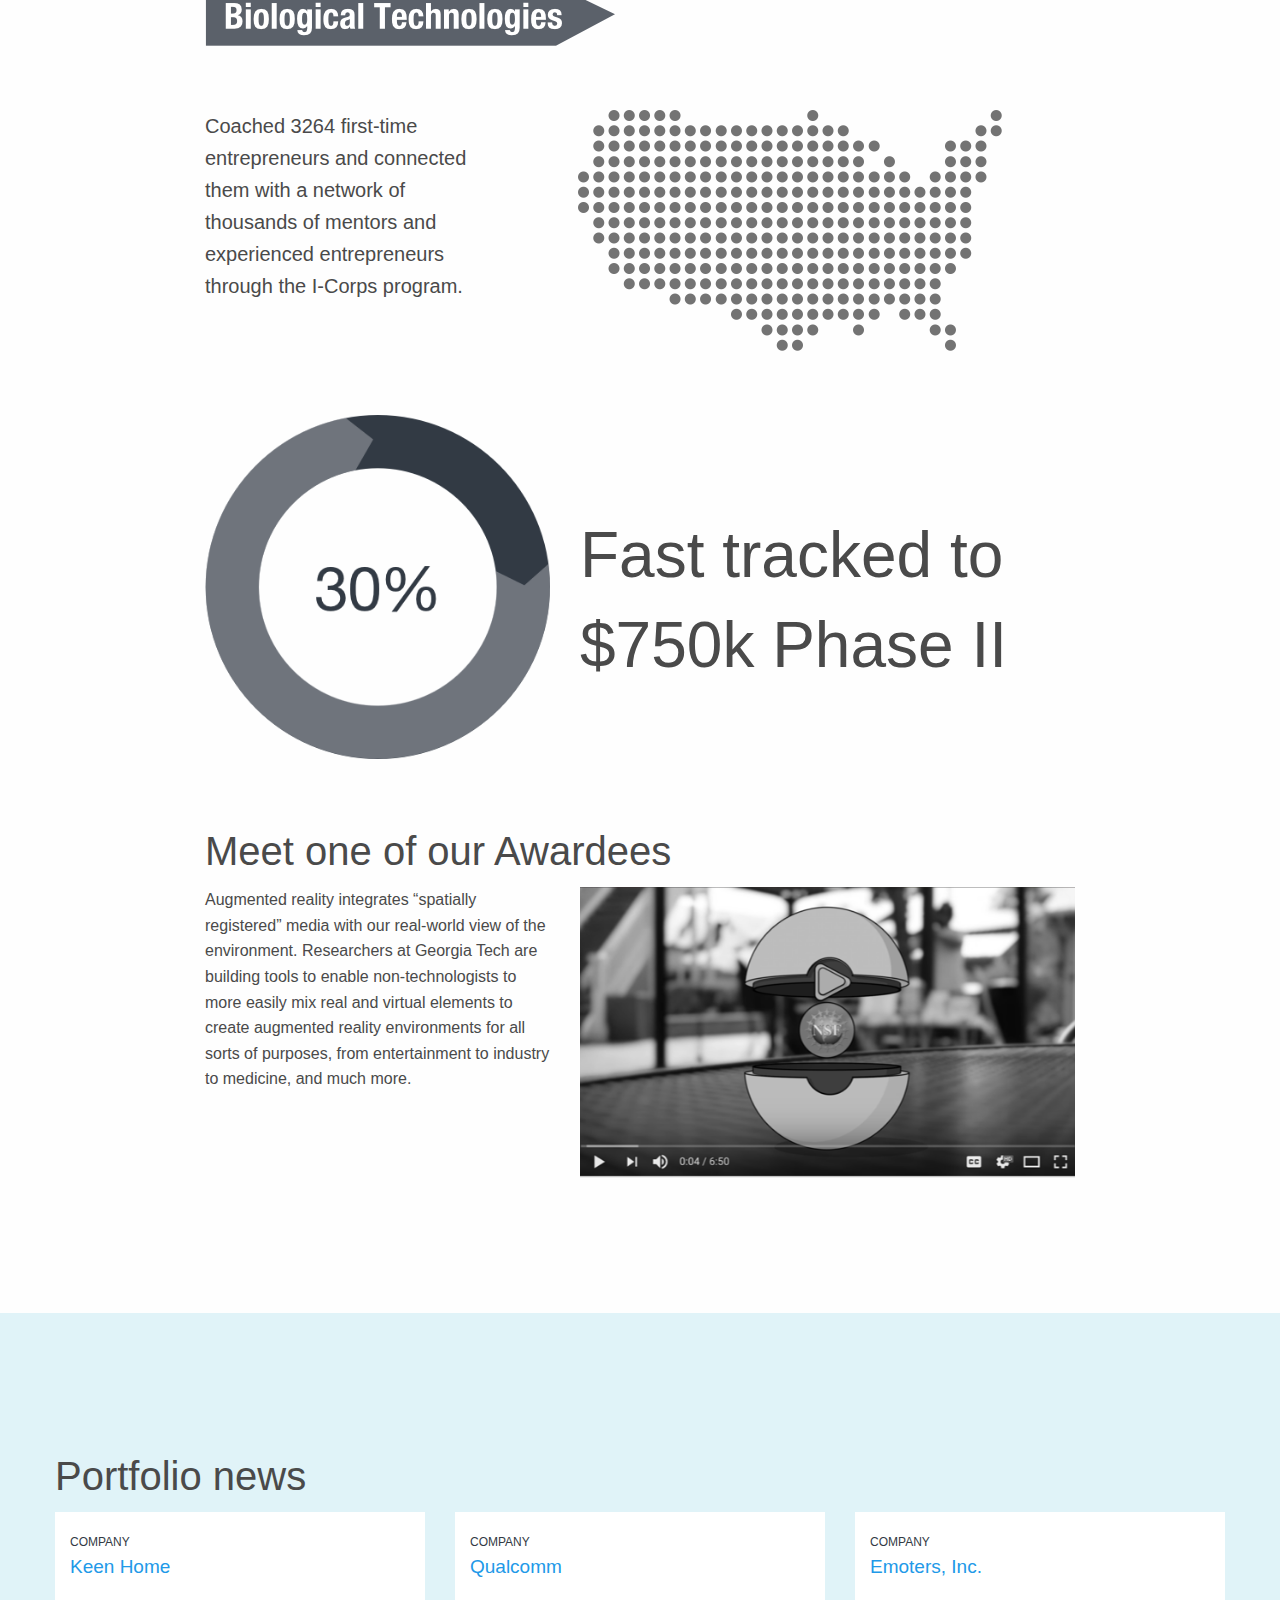
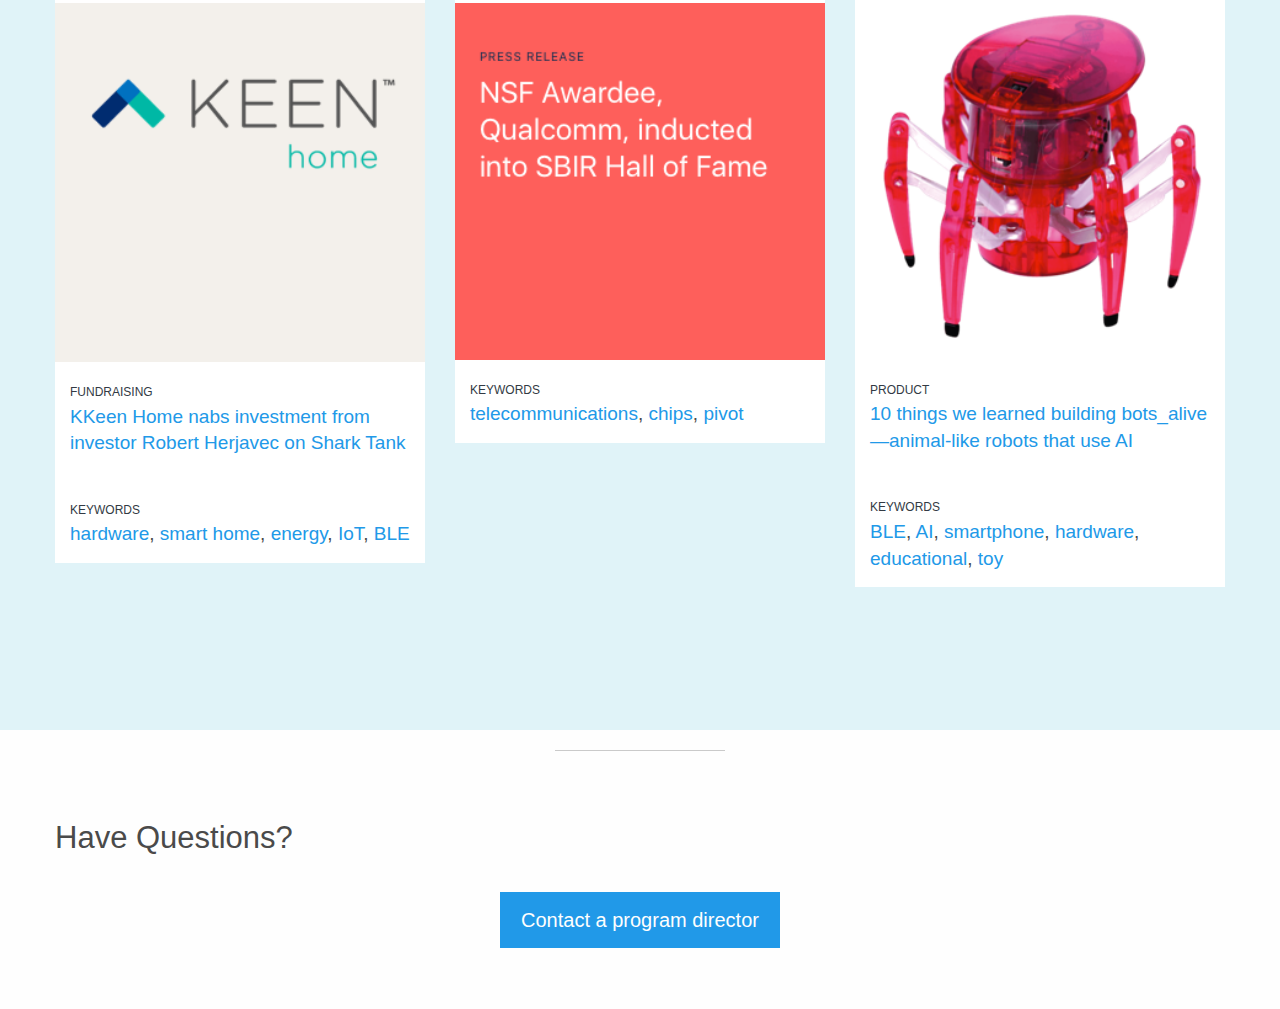
==== commit 61df45ea: "Add the news section:" ====
--- a/index.html
+++ b/index.html
@@ -171,9 +171,67 @@
   <div class="blue-back">
     <div class="row vertical-padding">
       <div class="large-12 columns">
-        <h2 class="text-left">News</h2>
-        <div class="row">
-          <div class="medium-12 column"></div>
+        <h2 class="text-left">Portfolio news</h2>
+        <div class="row" data-equalizer data-equalize-on="medium">
+          <div class="medium-4 column">
+            <a href="company1.html">
+            <div class="column-container white-bg" data-equalizer-watch>
+              <h4>
+                <small>Company</small><br>
+                <span class="company-name">Keen Home</span>
+              </h4>
+              <div class="image-wrapper">
+                <img src="img/keenhome.png" alt="">
+              </div>
+              <h4>
+                <small>Fundraising</small><br>
+                <span class="company-name">KKeen Home nabs investment from investor Robert Herjavec on Shark Tank</span>
+              </h4>
+              <h4>
+                <small>Keywords</small><br>
+                <span><a href="">hardware</a>, <a href="">smart home</a>, <a href="">energy</a>, <a href="">IoT</a>, <a href="">BLE</a></span>
+              </h4>
+            </div>
+            </a>
+          </div>
+          <div class="medium-4 column">
+            <a href="company1.html">
+            <div class="column-container white-bg" data-equalizer-watch>
+              <h4>
+                <small>Company</small><br>
+                <span class="company-name">Qualcomm</span>
+              </h4>
+              <div class="image-wrapper">
+                <img src="img/pressrelease.png" alt="">
+              </div>
+              <h4>
+                <small>Keywords</small><br>
+                <span class="company-name"><a href="">telecommunications</a>, <a href="">chips</a>, <a href="">pivot</a></span>
+              </h4>
+            </div>
+            </a>
+          </div>
+          <div class="medium-4 column">
+            <a href="company1.html">
+            <div class="column-container white-bg" data-equalizer-watch>
+              <h4>
+                <small>Company</small><br>
+                <span class="company-name">Emoters, Inc.</span>
+              </h4>
+              <div class="image-wrapper">
+                <img src="img/botsalive.png" alt="">
+              </div>
+              <h4>
+                <small>Product</small><br>
+                <span class="company-name">10 things we learned building bots_alive—animal-like robots that use AI</span>
+              </h4>
+              <h4>
+                <small>Keywords</small><br>
+                <span class="company-name"><a href="">BLE</a>, <a href="">AI</a>, <a href="">smartphone</a>, <a href="">hardware</a>, <a href="">educational</a>, <a href="">toy</a></span>
+              </h4>
+            </div>
+            </a>
+          </div>
         </div>
       </div>
     </div>
--- a/css/app.css
+++ b/css/app.css
@@ -6,8 +6,30 @@
   color: #0071BB;
 }
 
+h4 small{
+  text-transform: uppercase;
+  color: #323A44;
+  font-size: 12px;
+}
+
+.column-container h4{
+  font-size: 19px;
+}
+
+.white-bg h4{
+  padding: 15px;
+}
+
+.white-bg{
+  background: white;
+}
+
+.image-wrapper img{
+  width: 100%;
+}
+
 .blue-back{
-  height: 90vh;
+  min-height: 90vh;
   padding-top: 10vh;
   padding-bottom: 10vh;
   background: #E0F3F8;
@@ -91,6 +113,31 @@
   height: 36px;
   line-height: 36px;
   background: #F1F1F1;
+}
+
+ul.no-bullets{
+  list-style: none;
+}
+
+.page .top-nav-links{
+  border: 1px solid black;
+}
+
+.page .top-nav-links li{
+  border-left: 1px solid black;
+}
+
+.page .top-nav-links li:first-child{
+  border-left: none;
+}
+
+.top-nav-links li a:hover{
+  background: white;
+  color: #fe7b64;
+}
+
+.page .top-nav-links li a{
+  color: black;
 }
 
 .top-nav-links{
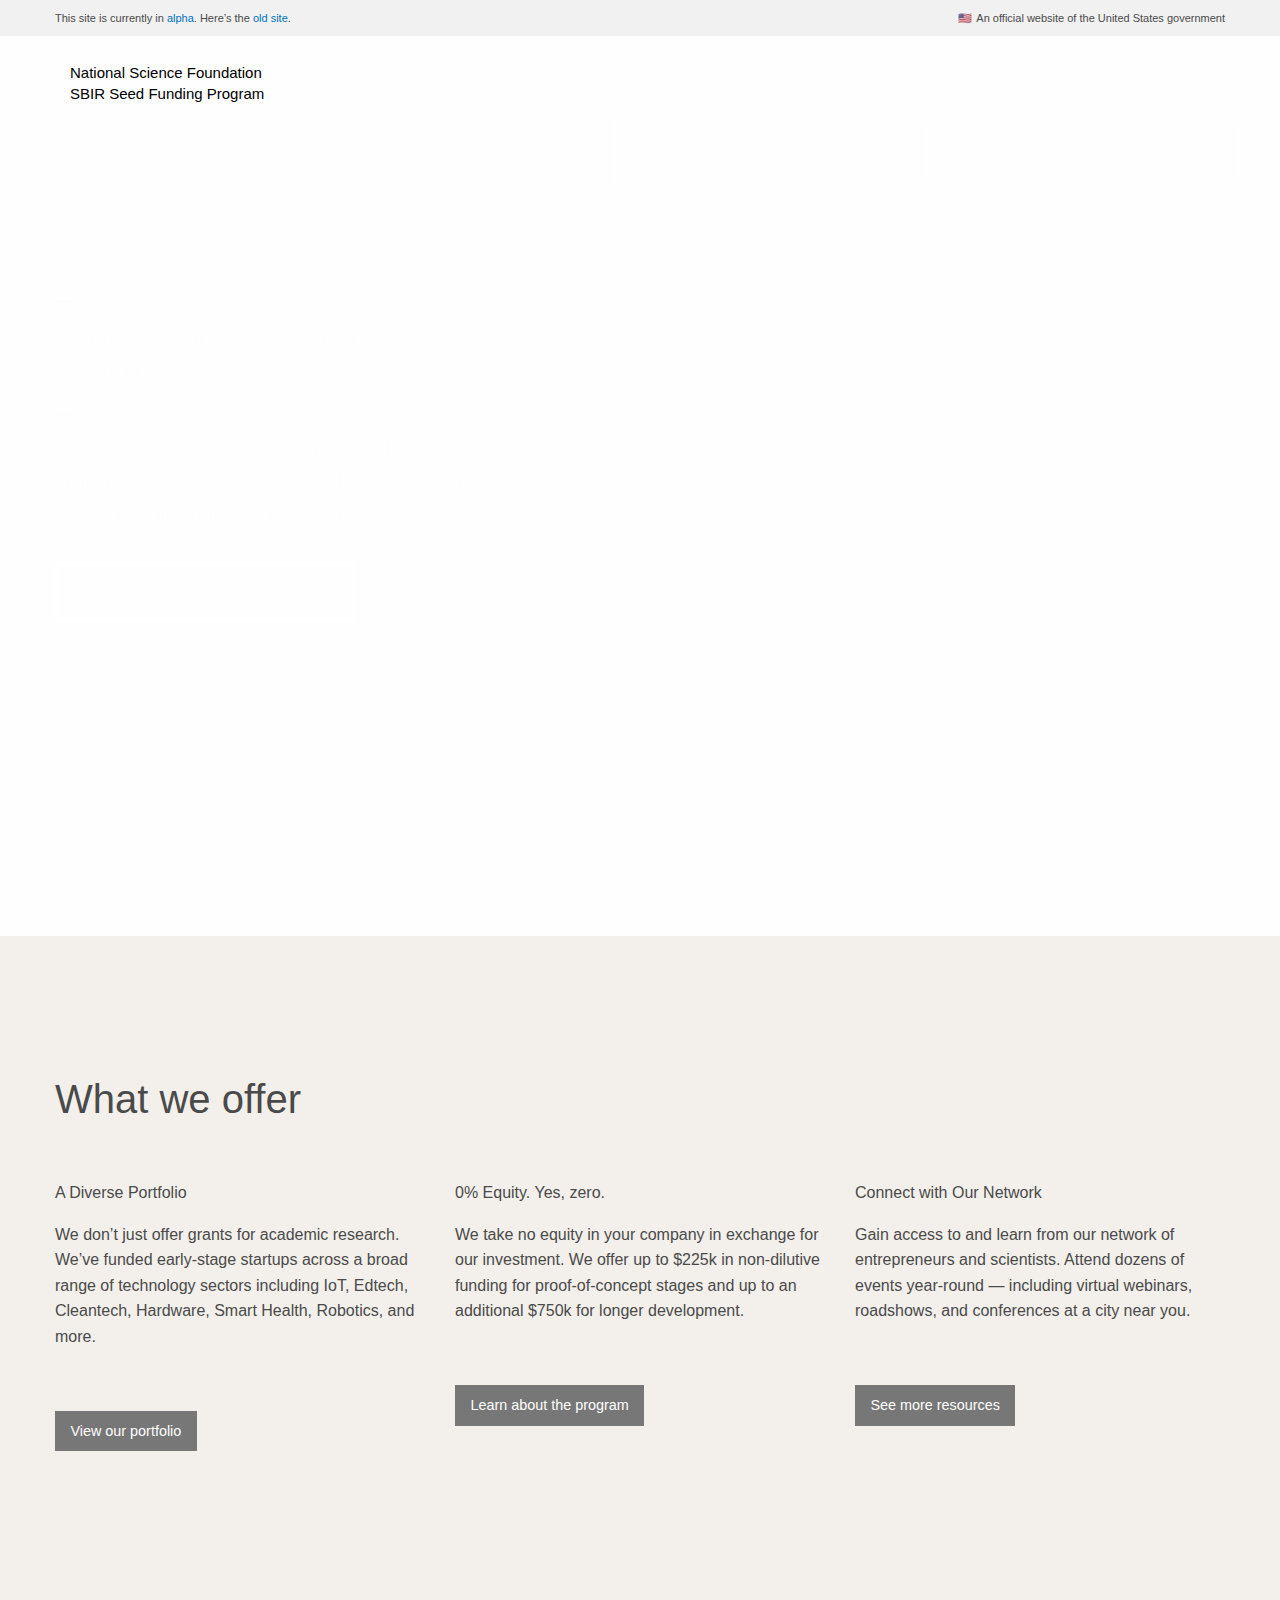
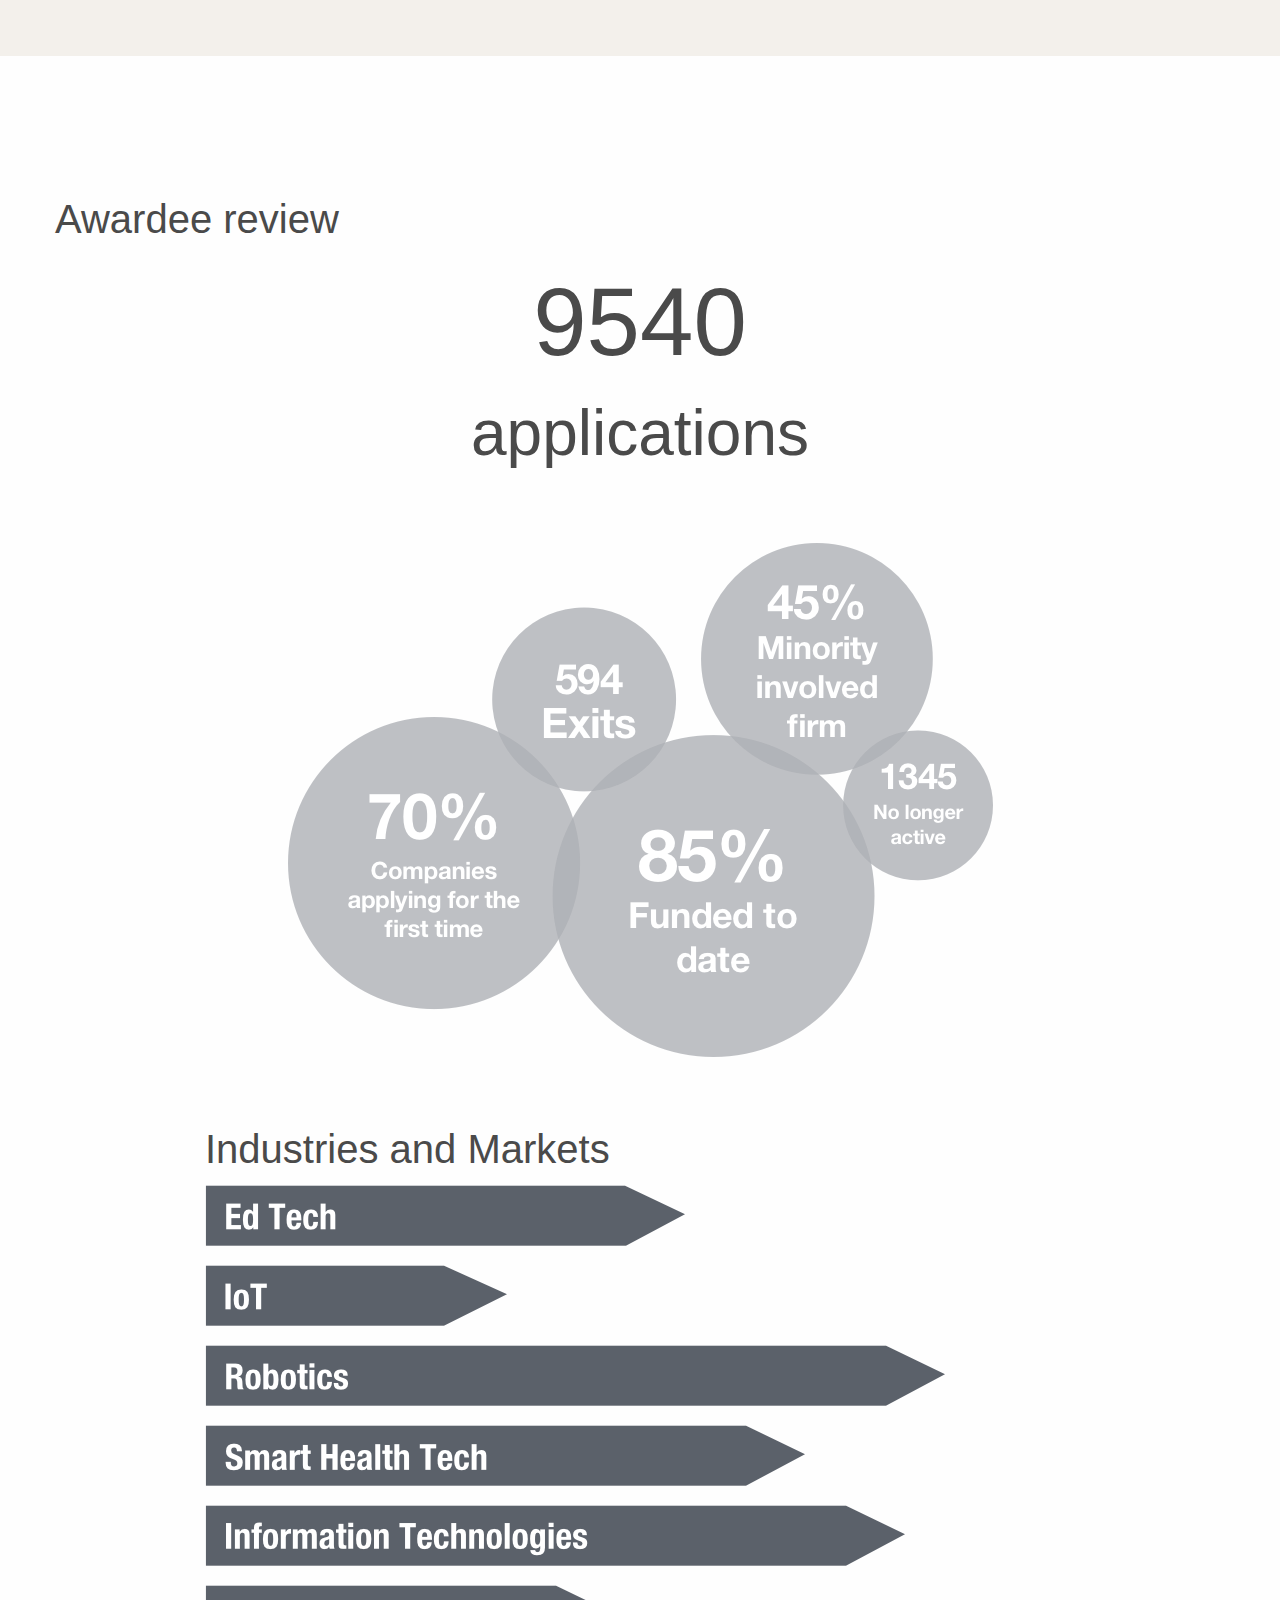
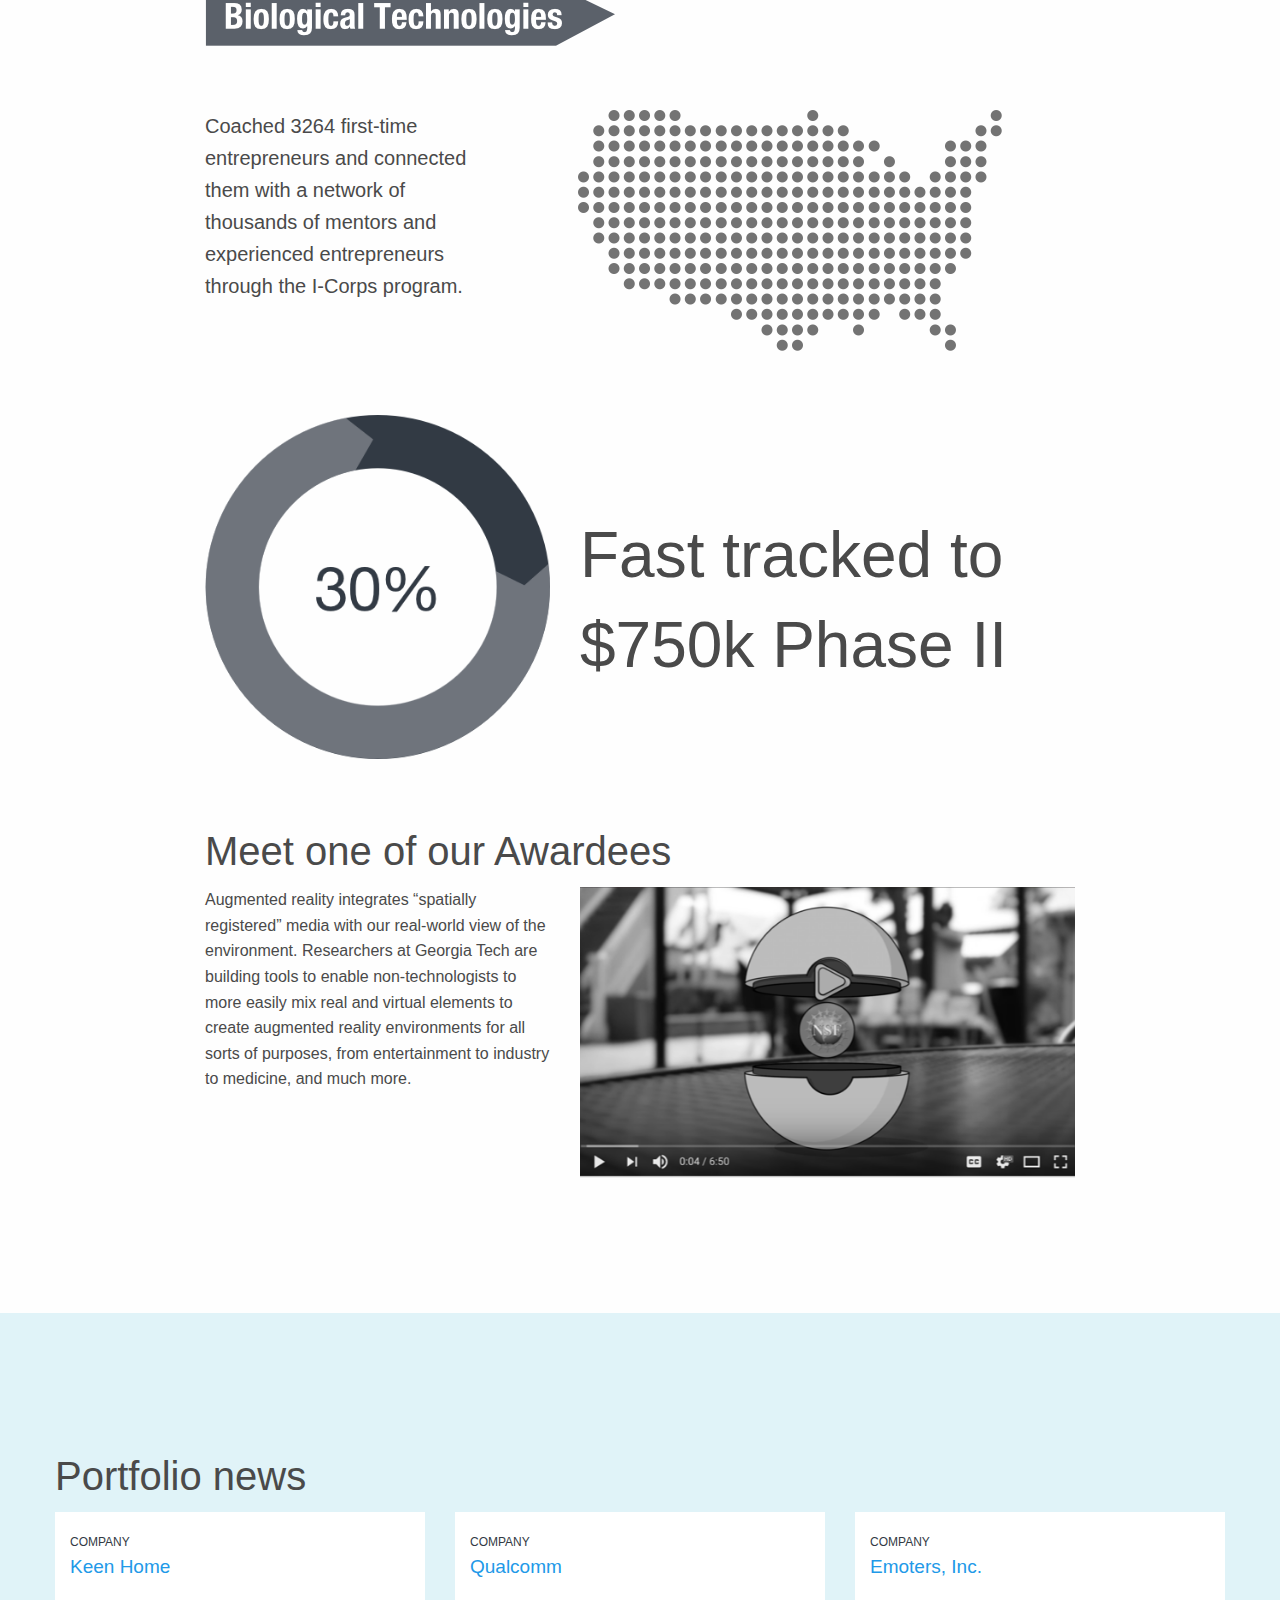
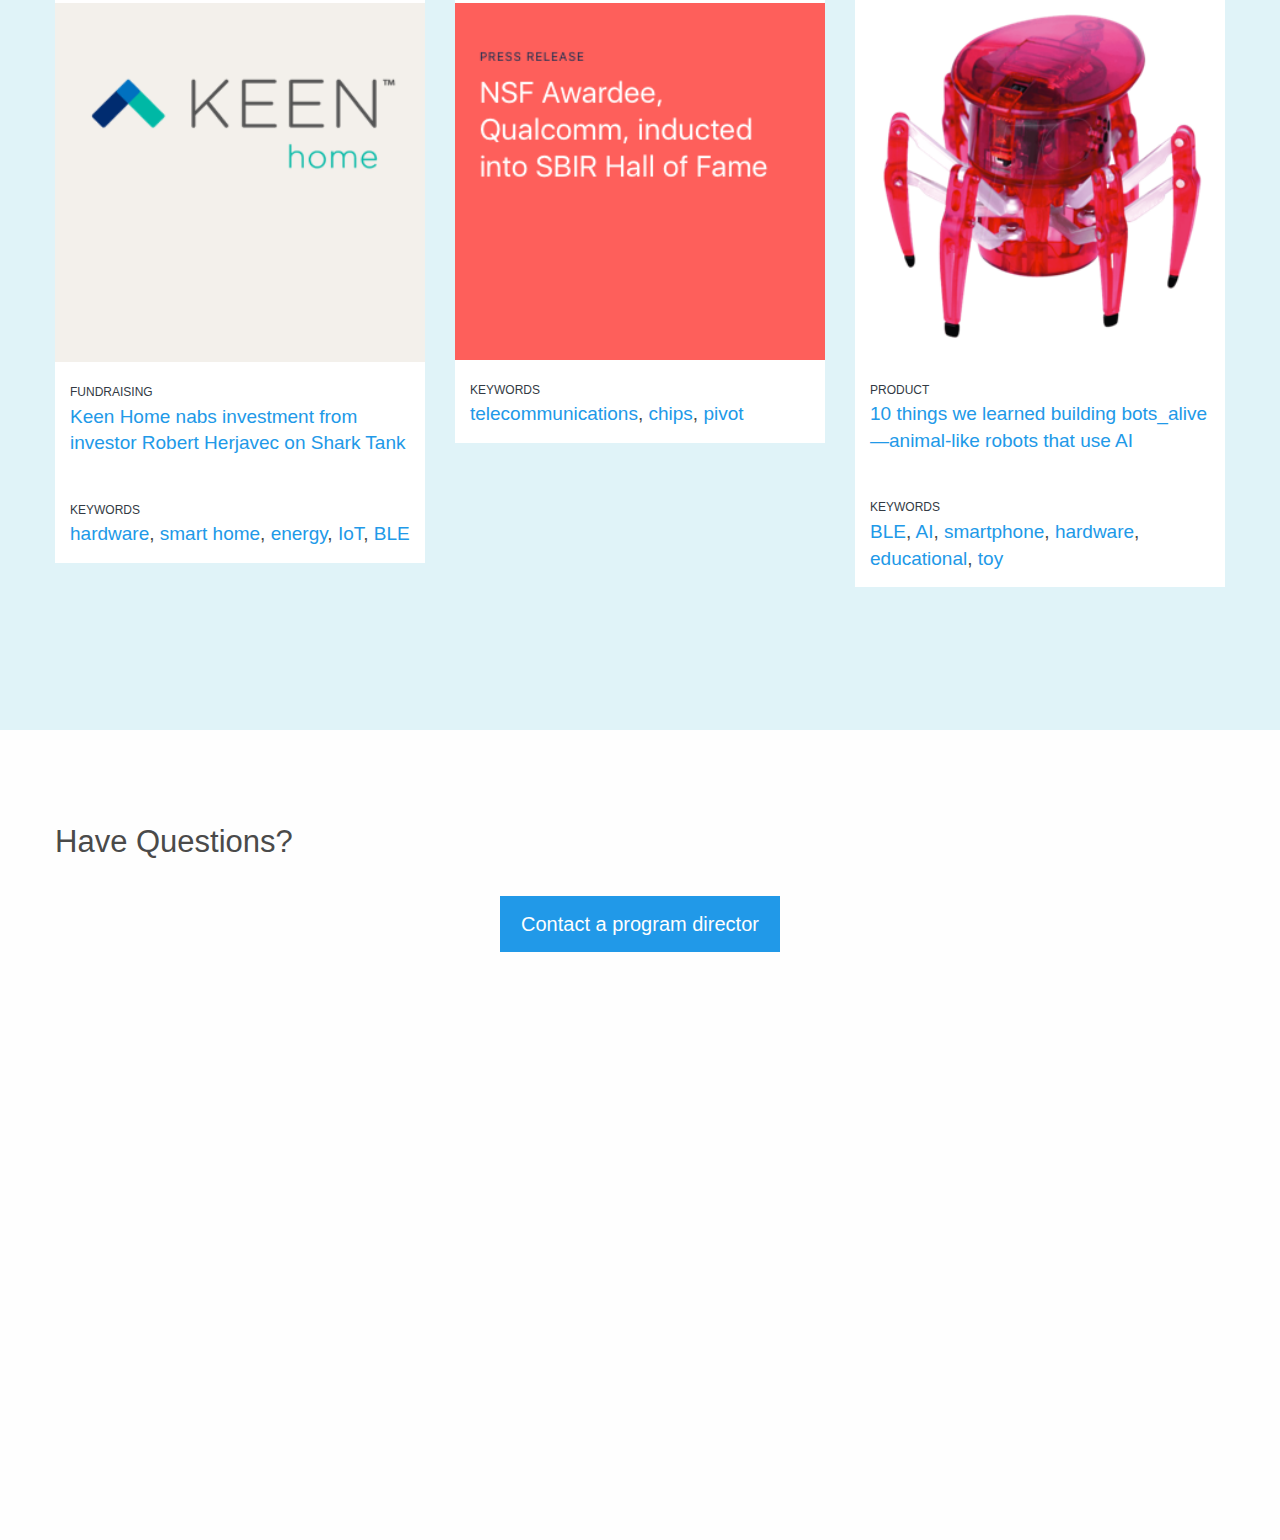
==== commit 2f25bdf2: "Fixs up the news" ====
--- a/index.html
+++ b/index.html
@@ -25,10 +25,14 @@
         <div class="large-12 columns">
           <div class="header">
             <span class="fl logo">
-              <img src="img/nsf1-logo.png" alt="">
+              <a href="index.html">
+                <img src="img/nsf1-logo.png" alt="">
+              </a>
             </span>
             <span class="fl text-logo">
-              <h3 class="small-head-text">National Science Foundation <br>SBIR Seed Funding Program</h3>
+              <a href="index.html">
+                <h3 class="small-head-text">National Science Foundation <br>SBIR Seed Funding Program</h3>
+              </a>
             </span>
           </div>
         </div>
@@ -37,10 +41,10 @@
 
       <div class="row">
         <ul class="top-nav-links">
-          <li><a href="#">The Program</a></li>
-          <li><a href="#">Our Portfolio</a></li>
-          <li><a href="#">Resources</a></li>
-          <li><a href="#">Apply</a></li>
+          <li><a href="index.html#Program">The Program</a></li>
+          <li><a href="index.html#Portfolio">Our Portfolio</a></li>
+          <li><a href="index.html#Resources">Resources</a></li>
+          <li><a href="index.html#Apply">Apply</a></li>
         </ul>
       </div>
 
@@ -70,7 +74,7 @@
       <!-- END HERO -->
     </div><!-- END header-image-background -->
   </div><!-- END header-image-background -->
-  <div class="soft-back">
+  <div class="soft-back" id="Program">
     <!-- OUR PROGRAM -->
     <div class="row vertical-padding tan-background">
       <div class="large-12 columns">
@@ -108,7 +112,7 @@
     <!-- END OUR PROGRAM -->
 
     <!-- AM I A GOOD FIT -->
-  <div class="white-back awardee">
+  <div class="white-back awardee" id="Resources">
     <div class="row vertical-padding ">
       <div class="large-12 columns">
         <div class="">
@@ -168,7 +172,7 @@
     <!-- END AM I A GOOD FIT -->
 
     <!-- PROGRAM DIRECTORS -->
-  <div class="blue-back">
+  <div class="blue-back" id="Portfolio">
     <div class="row vertical-padding">
       <div class="large-12 columns">
         <h2 class="text-left">Portfolio news</h2>
@@ -185,7 +189,7 @@
               </div>
               <h4>
                 <small>Fundraising</small><br>
-                <span class="company-name">KKeen Home nabs investment from investor Robert Herjavec on Shark Tank</span>
+                <span class="company-name">Keen Home nabs investment from investor Robert Herjavec on Shark Tank</span>
               </h4>
               <h4>
                 <small>Keywords</small><br>
@@ -238,15 +242,8 @@
   </div>
     <!-- END PROGRAM DIRECTORS -->
 
-
-    <div class="row">
-      <div class="large-2 medium-3 medium-centered large-centered columns text-center">
-        <hr>
-      </div>
-    </div>
-
     <!-- HAVE QUESTIONS -->
-    <div class="row vertical-padding">
+    <div class="row white-back apply-back" id="Apply">
       <div class="large-12 columns text-center">
         <h3 class="text-left">Have Questions?</h3>
         <br>
--- a/css/app.css
+++ b/css/app.css
@@ -10,6 +10,11 @@
   text-transform: uppercase;
   color: #323A44;
   font-size: 12px;
+}
+
+.apply-back{
+  padding-top: 15vh;
+  padding-bottom: 15vh;
 }
 
 .column-container h4{
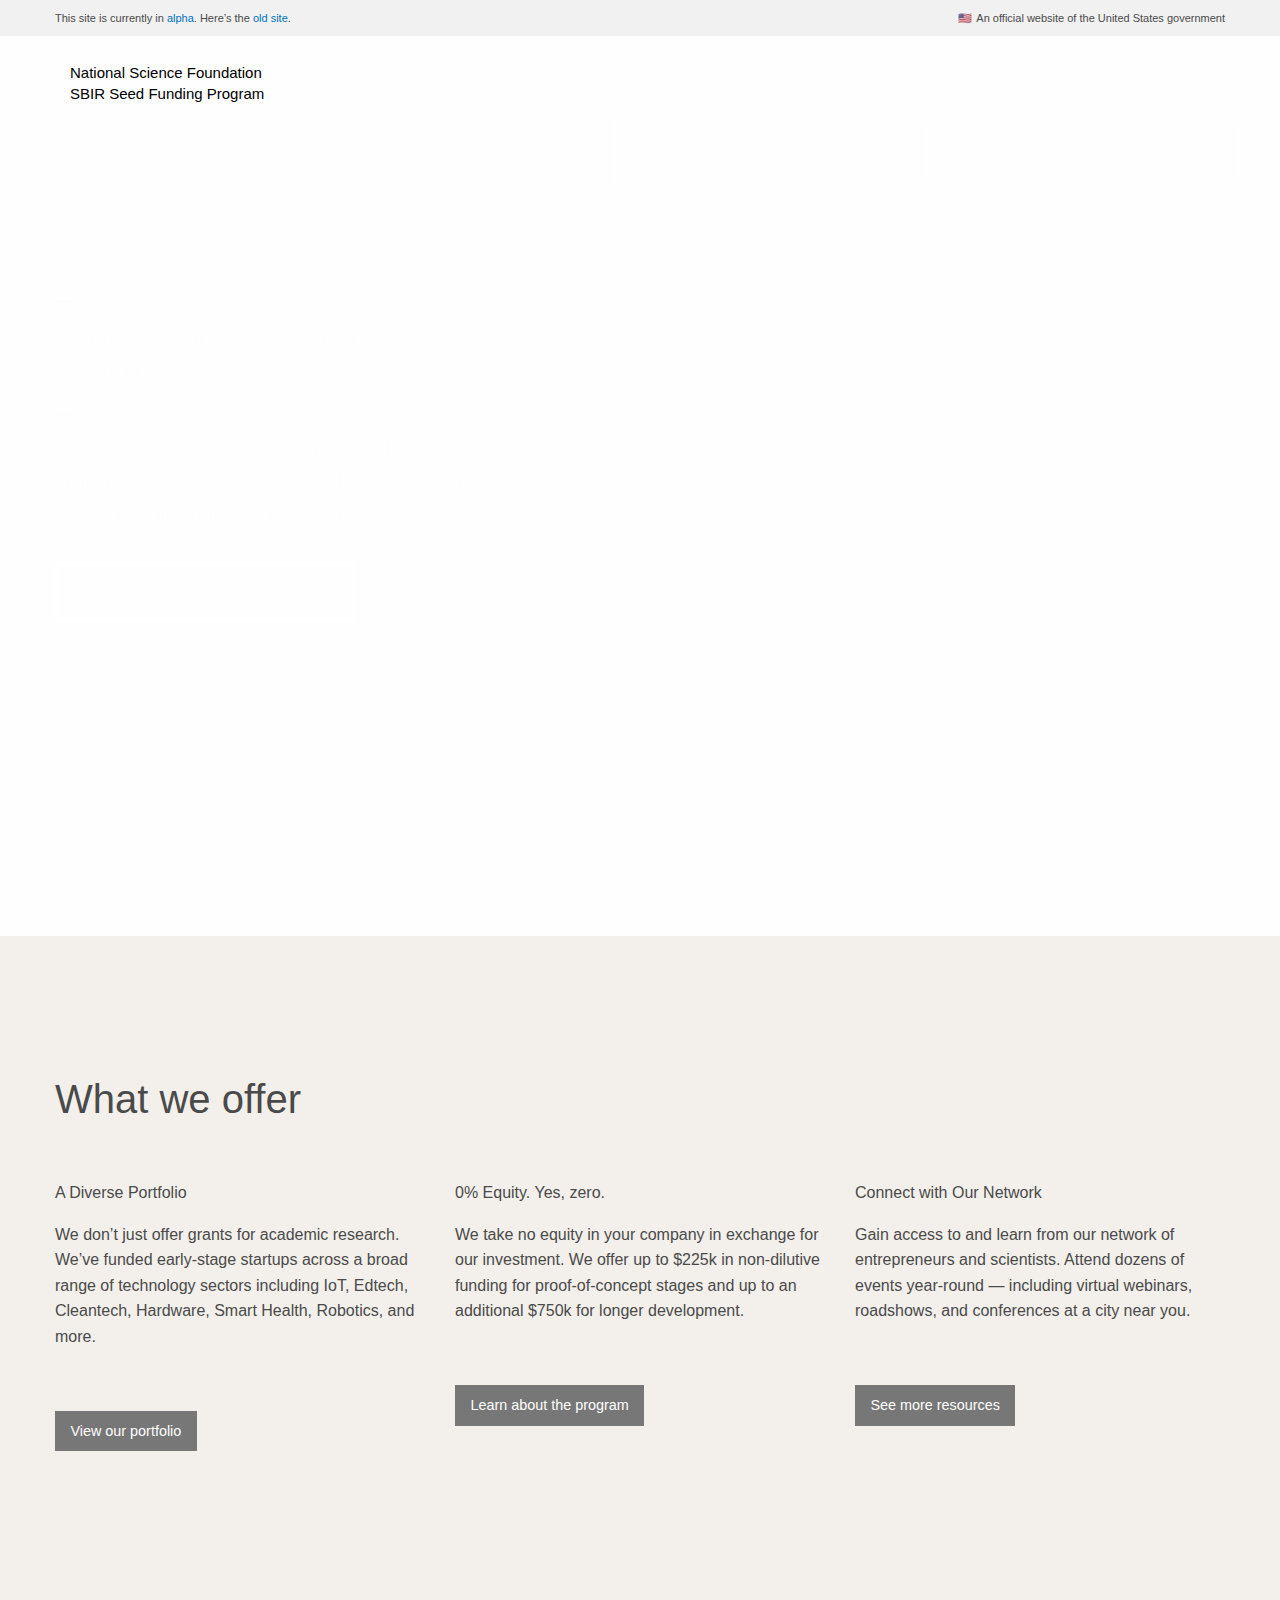
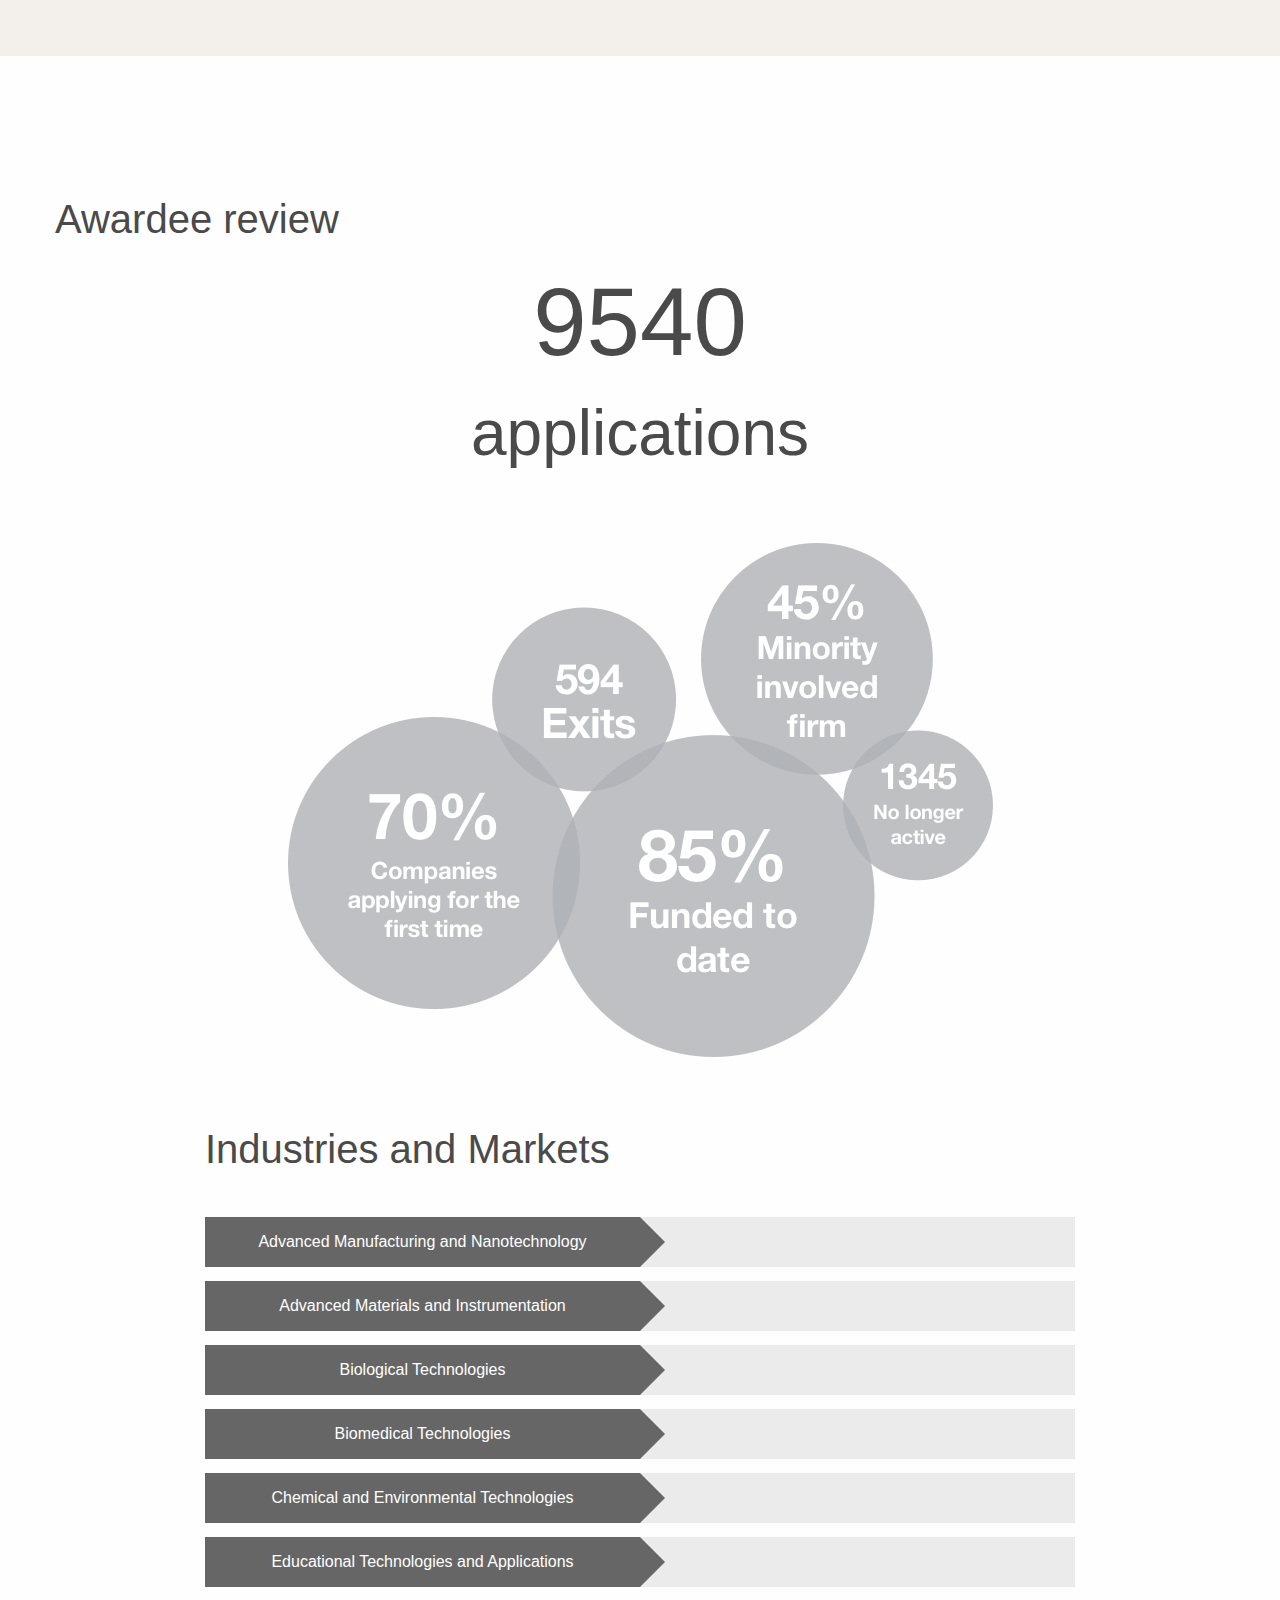
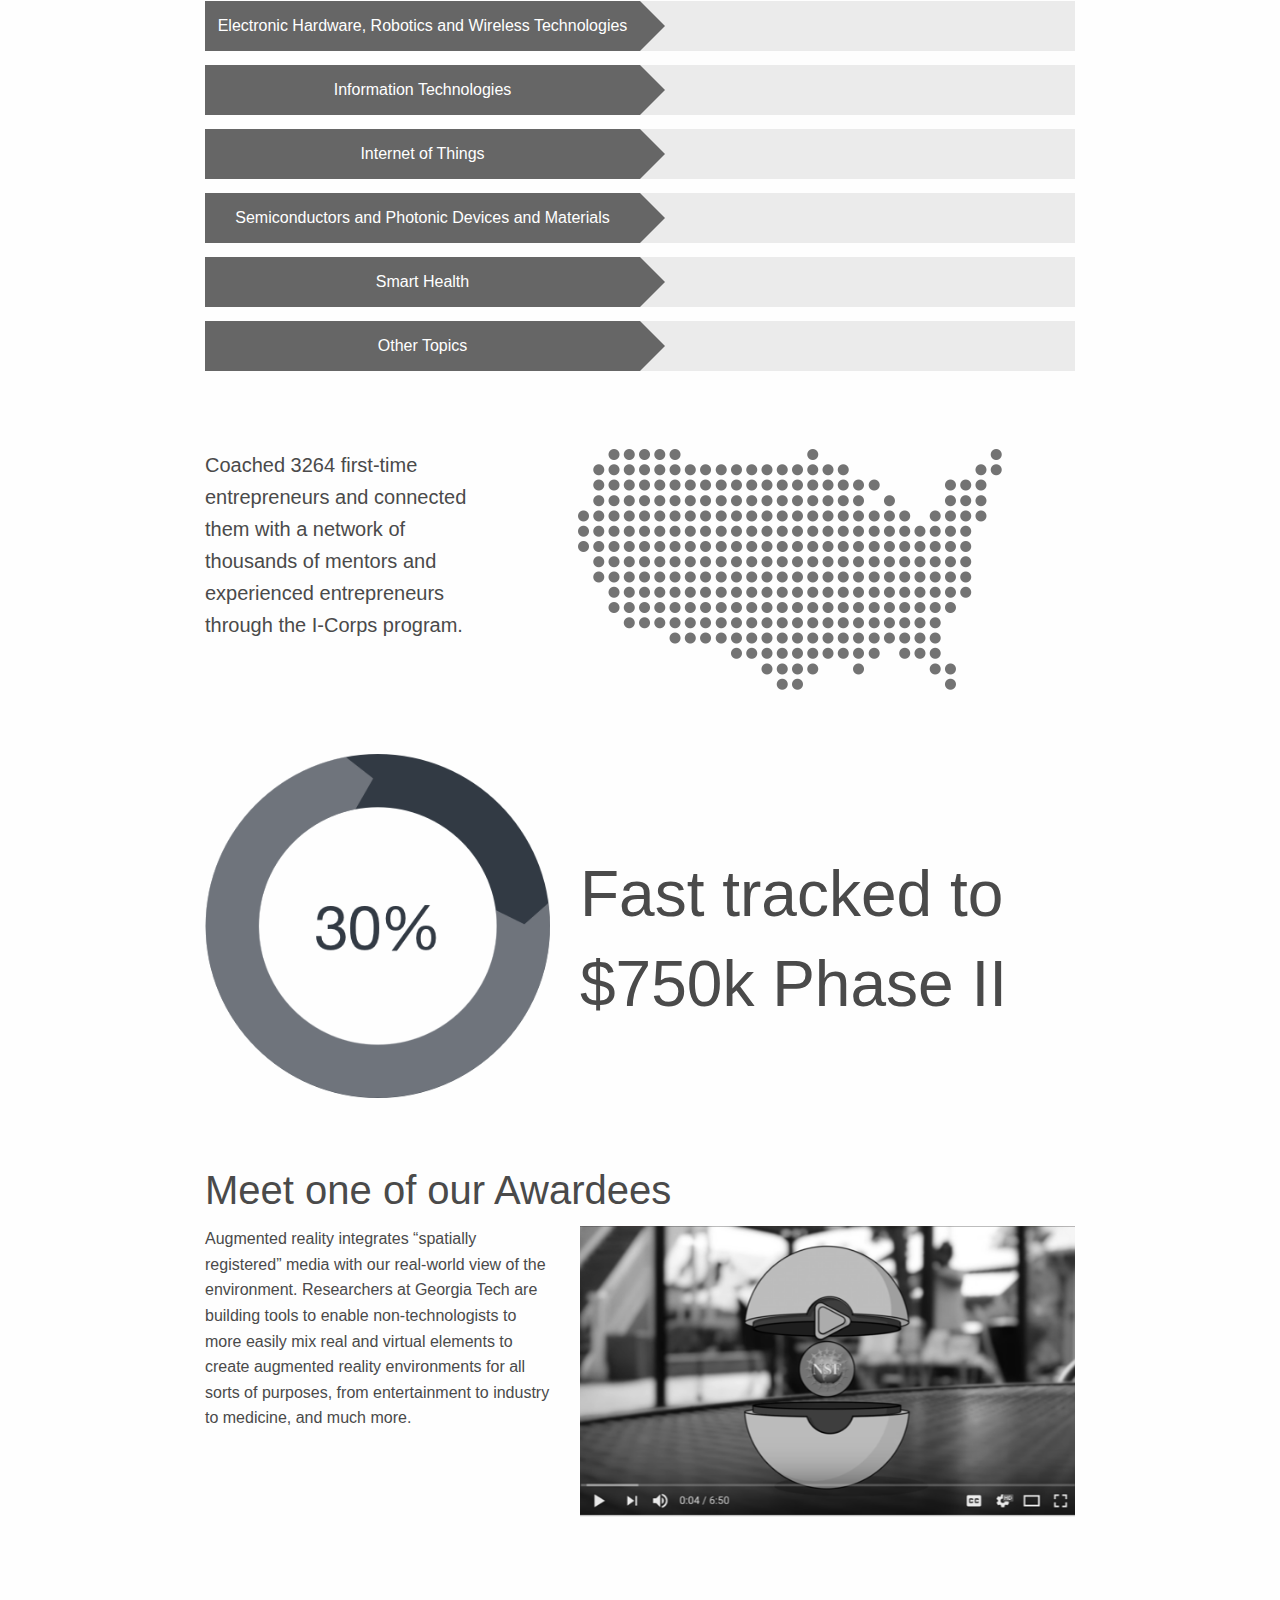
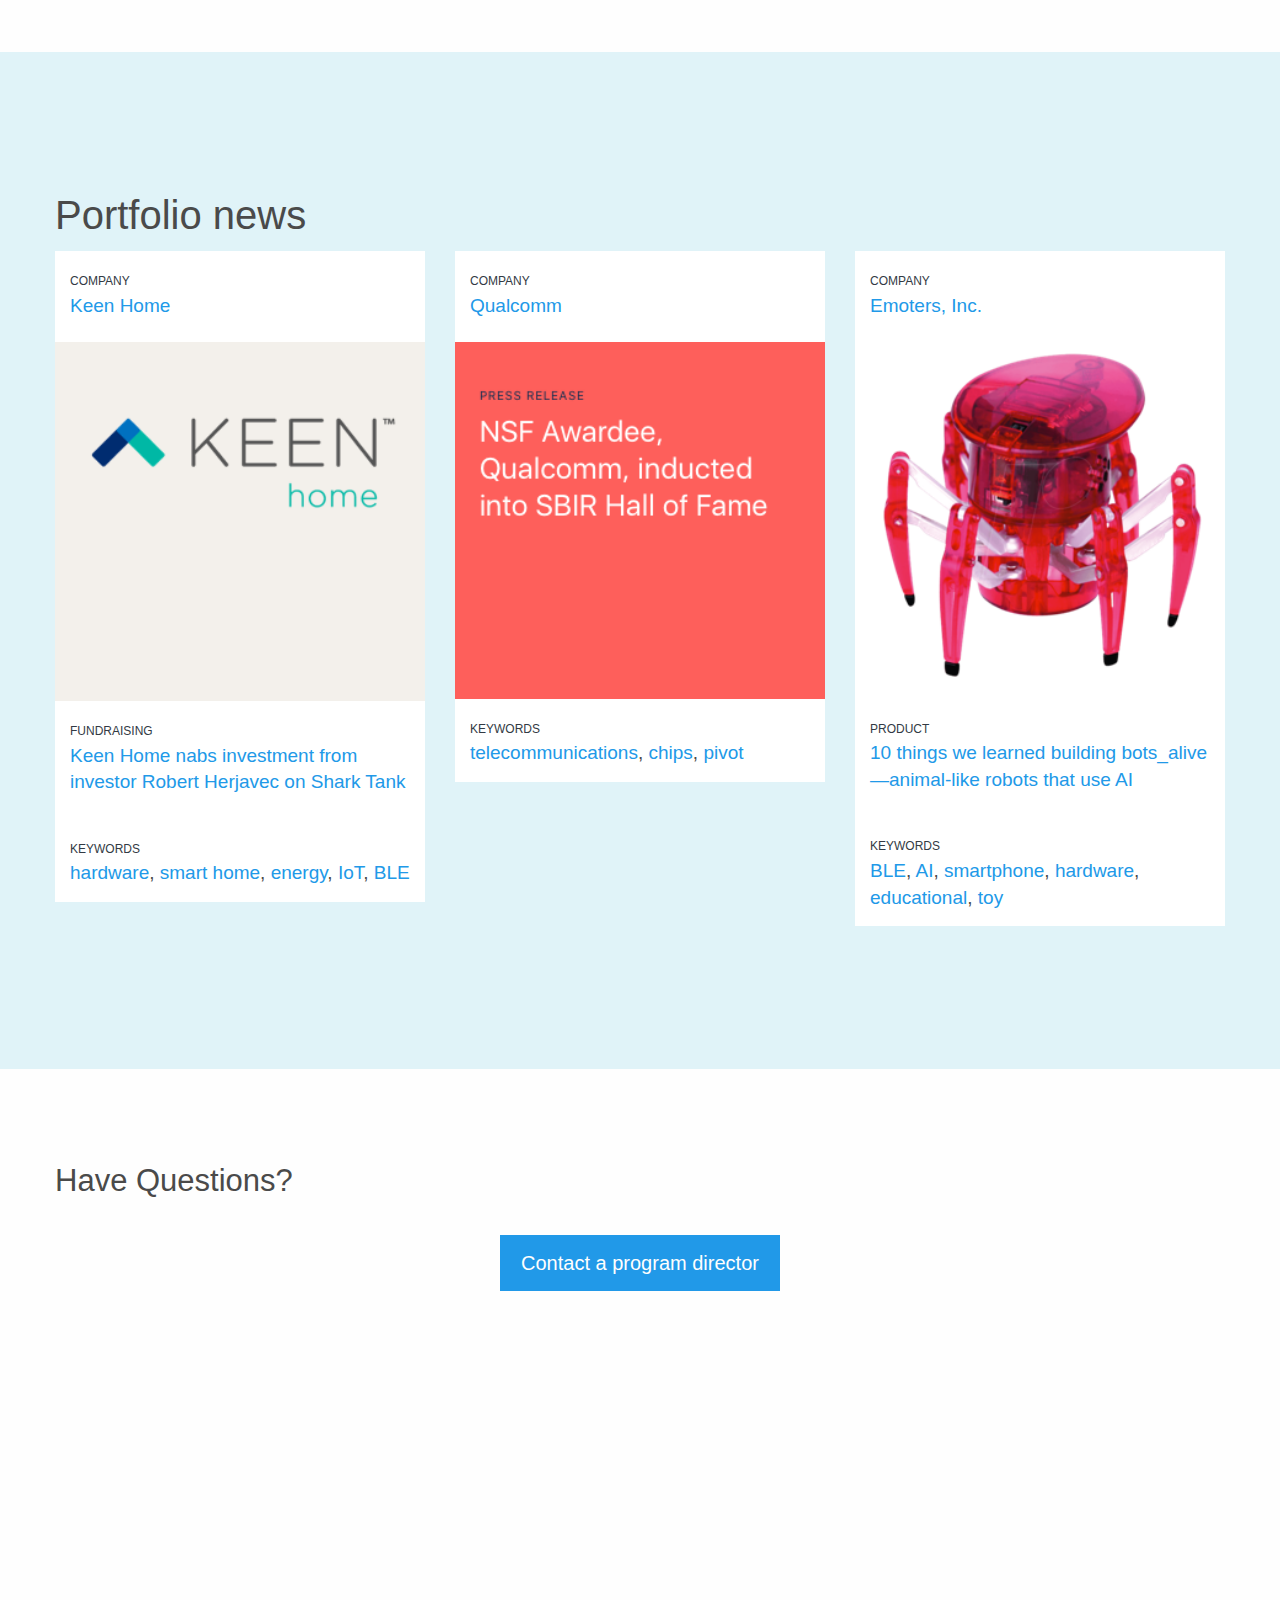
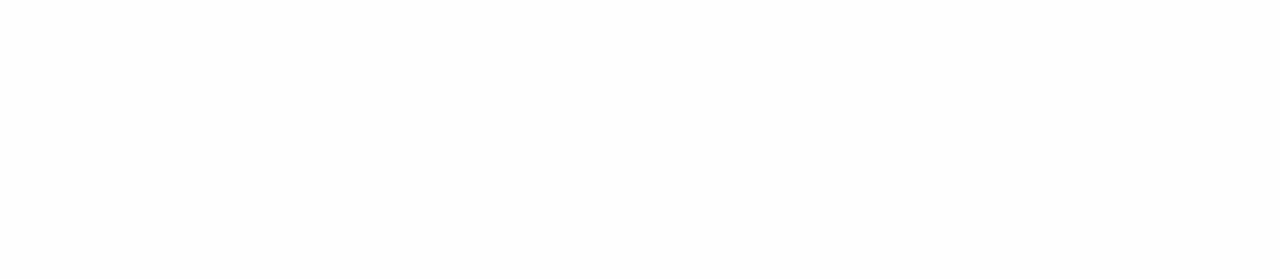
==== commit 7ea173f9: "Merge pull request #5 from 18F/bar-graph" ====
--- a/index.html
+++ b/index.html
@@ -130,9 +130,110 @@
             </div>
             <div class="large-9 medium-6 medium-centered large-centered columns mt4">
               <h2>Industries and Markets</h2>
-              <img src="img/markets.png" alt="">
-            </div>
-            <div class="large-9 medium-6 medium-centered large-centered columns mt4">
+
+              <!-- bar graph -->
+              <div class="container horizontal rounded">
+                <div class="progress-bar horizontal">
+                  <div class="progress-track">
+                    <div class="progress-fill">
+                      <span data-attr="90%">Advanced Manufacturing and Nanotechnology</span>
+                    </div>
+                  </div>
+                </div>
+
+                <div class="progress-bar horizontal">
+                  <div class="progress-track">
+                    <div class="progress-fill">
+                      <span data-attr="75%">Advanced Materials and Instrumentation</span>
+                    </div>
+                  </div>
+                </div>
+
+                <div class="progress-bar horizontal">
+                  <div class="progress-track">
+                    <div class="progress-fill">
+                      <span data-attr="60%">Biological Technologies</span>
+                    </div>
+                  </div>
+                </div>
+
+                <div class="progress-bar horizontal">
+                  <div class="progress-track">
+                    <div class="progress-fill">
+                      <span data-attr="20%">Biomedical Technologies</span>
+                    </div>
+                  </div>
+                </div>
+
+                <div class="progress-bar horizontal">
+                  <div class="progress-track">
+                    <div class="progress-fill">
+                      <span data-attr="34%">Chemical and Environmental Technologies</span>
+                    </div>
+                  </div>
+                </div>
+
+                <div class="progress-bar horizontal">
+                  <div class="progress-track">
+                    <div class="progress-fill">
+                      <span data-attr="82%">Educational Technologies and Applications</span>
+                    </div>
+                  </div>
+                </div>
+
+                <div class="progress-bar horizontal">
+                  <div class="progress-track">
+                    <div class="progress-fill">
+                      <span data-attr="32%">Electronic Hardware, Robotics and Wireless Technologies</span>
+                    </div>
+                  </div>
+                </div>
+
+                <div class="progress-bar horizontal">
+                  <div class="progress-track">
+                    <div class="progress-fill">
+                      <span data-attr="62%">Information Technologies</span>
+                    </div>
+                  </div>
+                </div>
+
+                <div class="progress-bar horizontal">
+                  <div class="progress-track">
+                    <div class="progress-fill">
+                      <span data-attr="75%">Internet of Things</span>
+                    </div>
+                  </div>
+                </div>
+
+                <div class="progress-bar horizontal">
+                  <div class="progress-track">
+                    <div class="progress-fill">
+                      <span data-attr="50%">Semiconductors and Photonic Devices and Materials</span>
+                    </div>
+                  </div>
+                </div>
+
+                <div class="progress-bar horizontal">
+                  <div class="progress-track">
+                    <div class="progress-fill">
+                      <span data-attr="85%">Smart Health</span>
+                    </div>
+                  </div>
+                </div>
+
+                <div class="progress-bar horizontal">
+                  <div class="progress-track">
+                    <div class="progress-fill">
+                      <span data-attr="35%">Other Topics</span>
+                    </div>
+                  </div>
+                </div>
+
+              </div>
+              <!-- / bar graph -->
+
+            </div>
+            <div class="large-9 medium-6 medium-centered large-centered columns pt6">
               <div class="row">
                 <div class="large-4 columns">
                   <p class="f2">Coached 3264 first-time entrepreneurs and connected them with a network of thousands of mentors and experienced entrepreneurs through the I-Corps program.</p>
--- a/css/app.css
+++ b/css/app.css
@@ -298,6 +298,49 @@
   bottom: 0px;
 }
 
+/* bar graph*/
+
+.horizontal .progress-bar {
+  float: left;
+  height: 45px;
+  width: 100%;
+  padding: 32px 0;
+}
+
+.horizontal .progress-track {
+  position: relative;
+  width: 100%;
+  height: 50px;
+  background: #ebebeb;
+}
+
+.horizontal .progress-fill {
+  position: relative;
+  background: #666;
+  height: 50px;
+  width: 50%;
+  color: #fff;
+  text-align: center;
+  font-family: "Helvetica Neue",sans-serif;
+  font-size: 1rem;
+  line-height: 50px;
+}
+.horizontal .progress-fill:after {
+	left: 100%;
+	top: 50%;
+	border: solid transparent;
+	content: " ";
+	height: 0;
+	width: 0;
+	position: absolute;
+	pointer-events: none;
+	border-color: rgba(102, 102, 102, 0);
+	border-left-color: #666;
+	border-width: 25px;
+	margin-top: -25px;
+}
+/* /bar graph*/
+
 .f2{
   font-size: 1.25rem;
 }
@@ -319,6 +362,12 @@
 }
 .mt6{
   margin-top: 6rem;
+}
+.pt4{
+  padding-top: 4rem;
+}
+.pt6{
+  padding-top: 6rem;
 }
 @media screen and (min-width: 40em) {
   .hero{
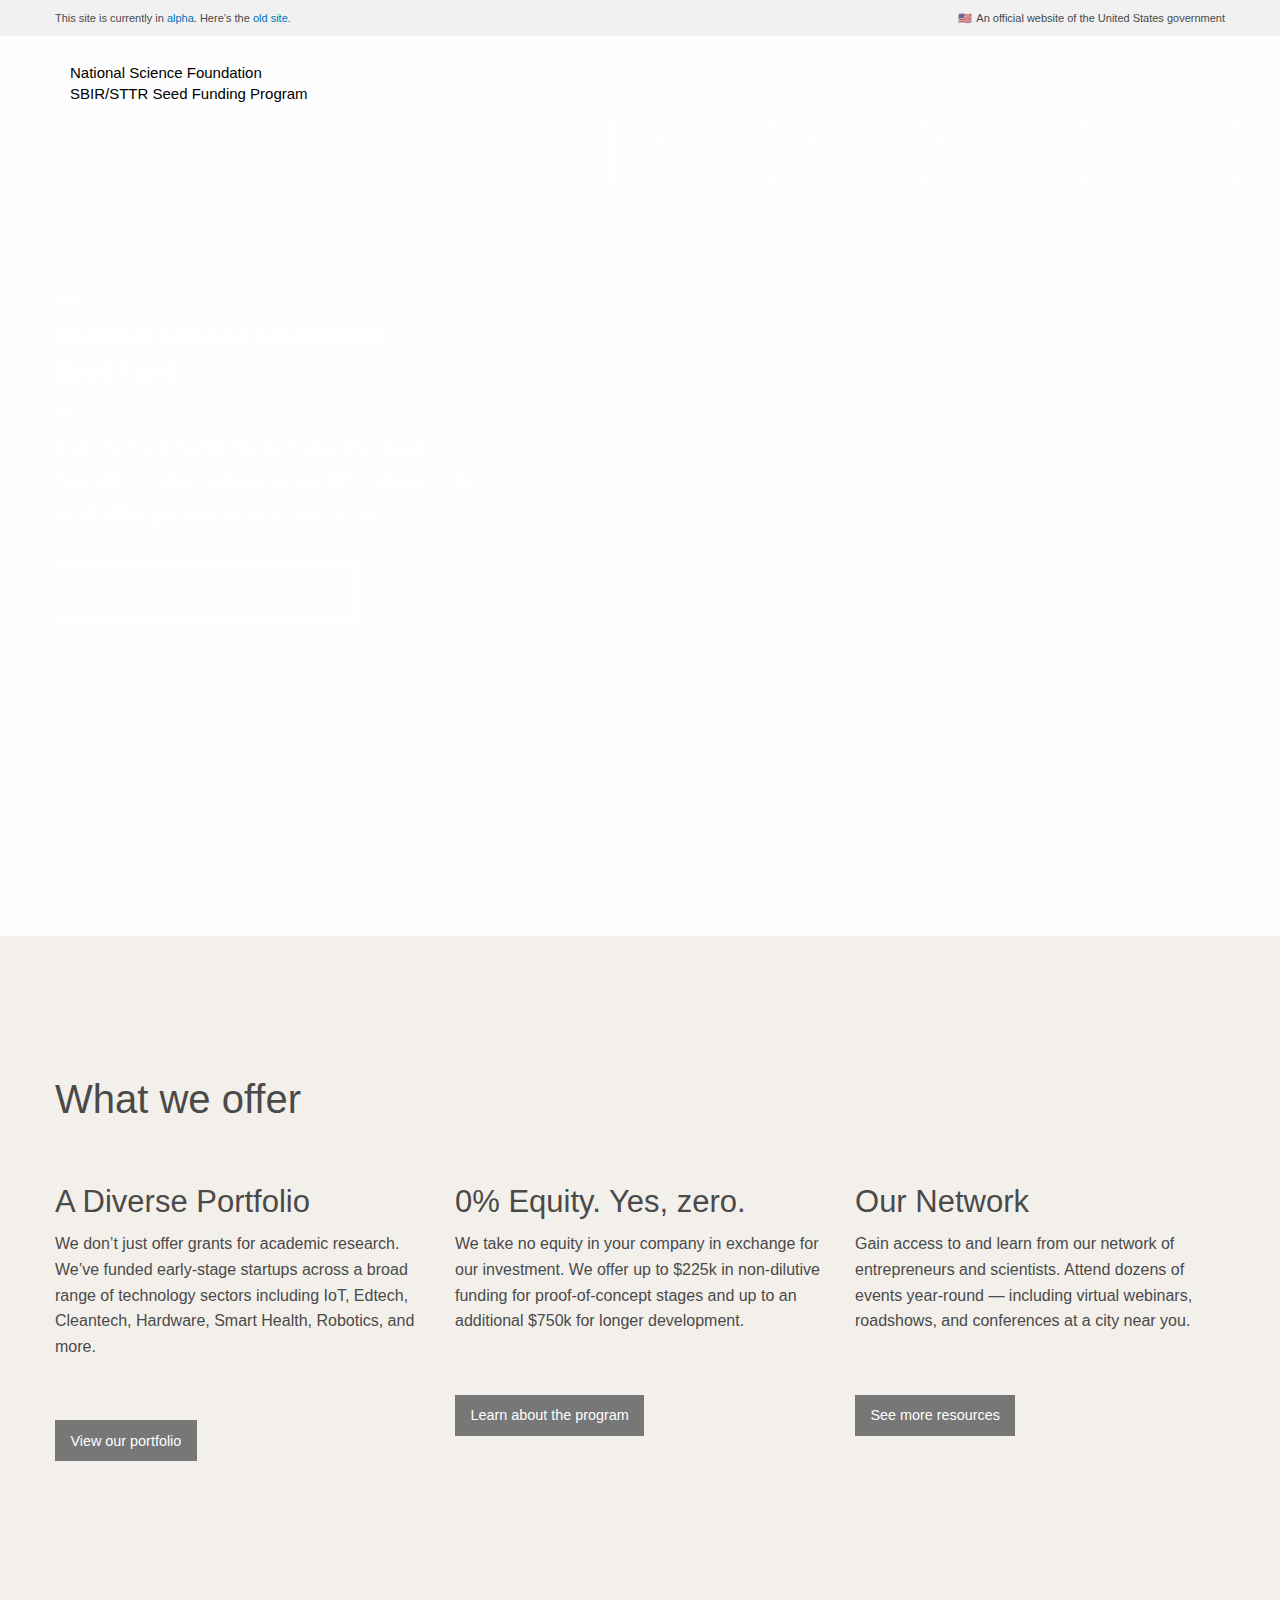
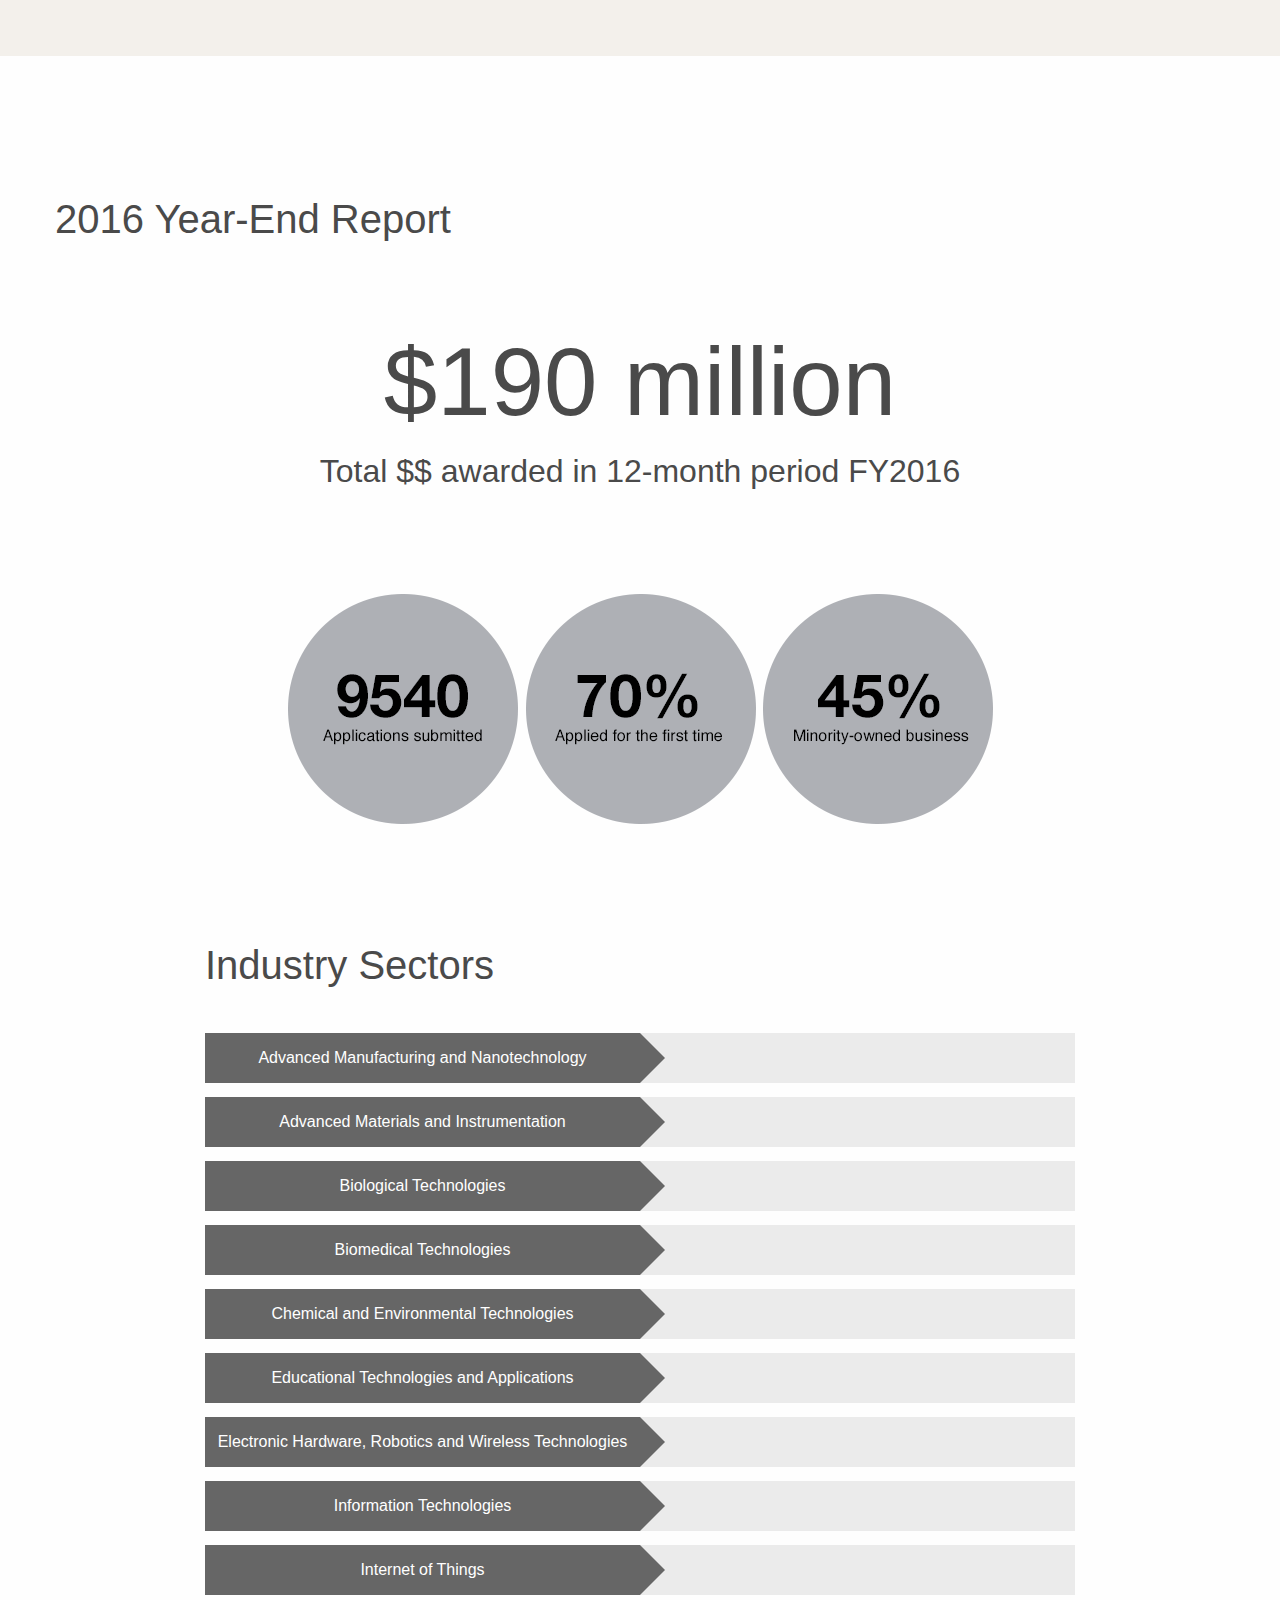
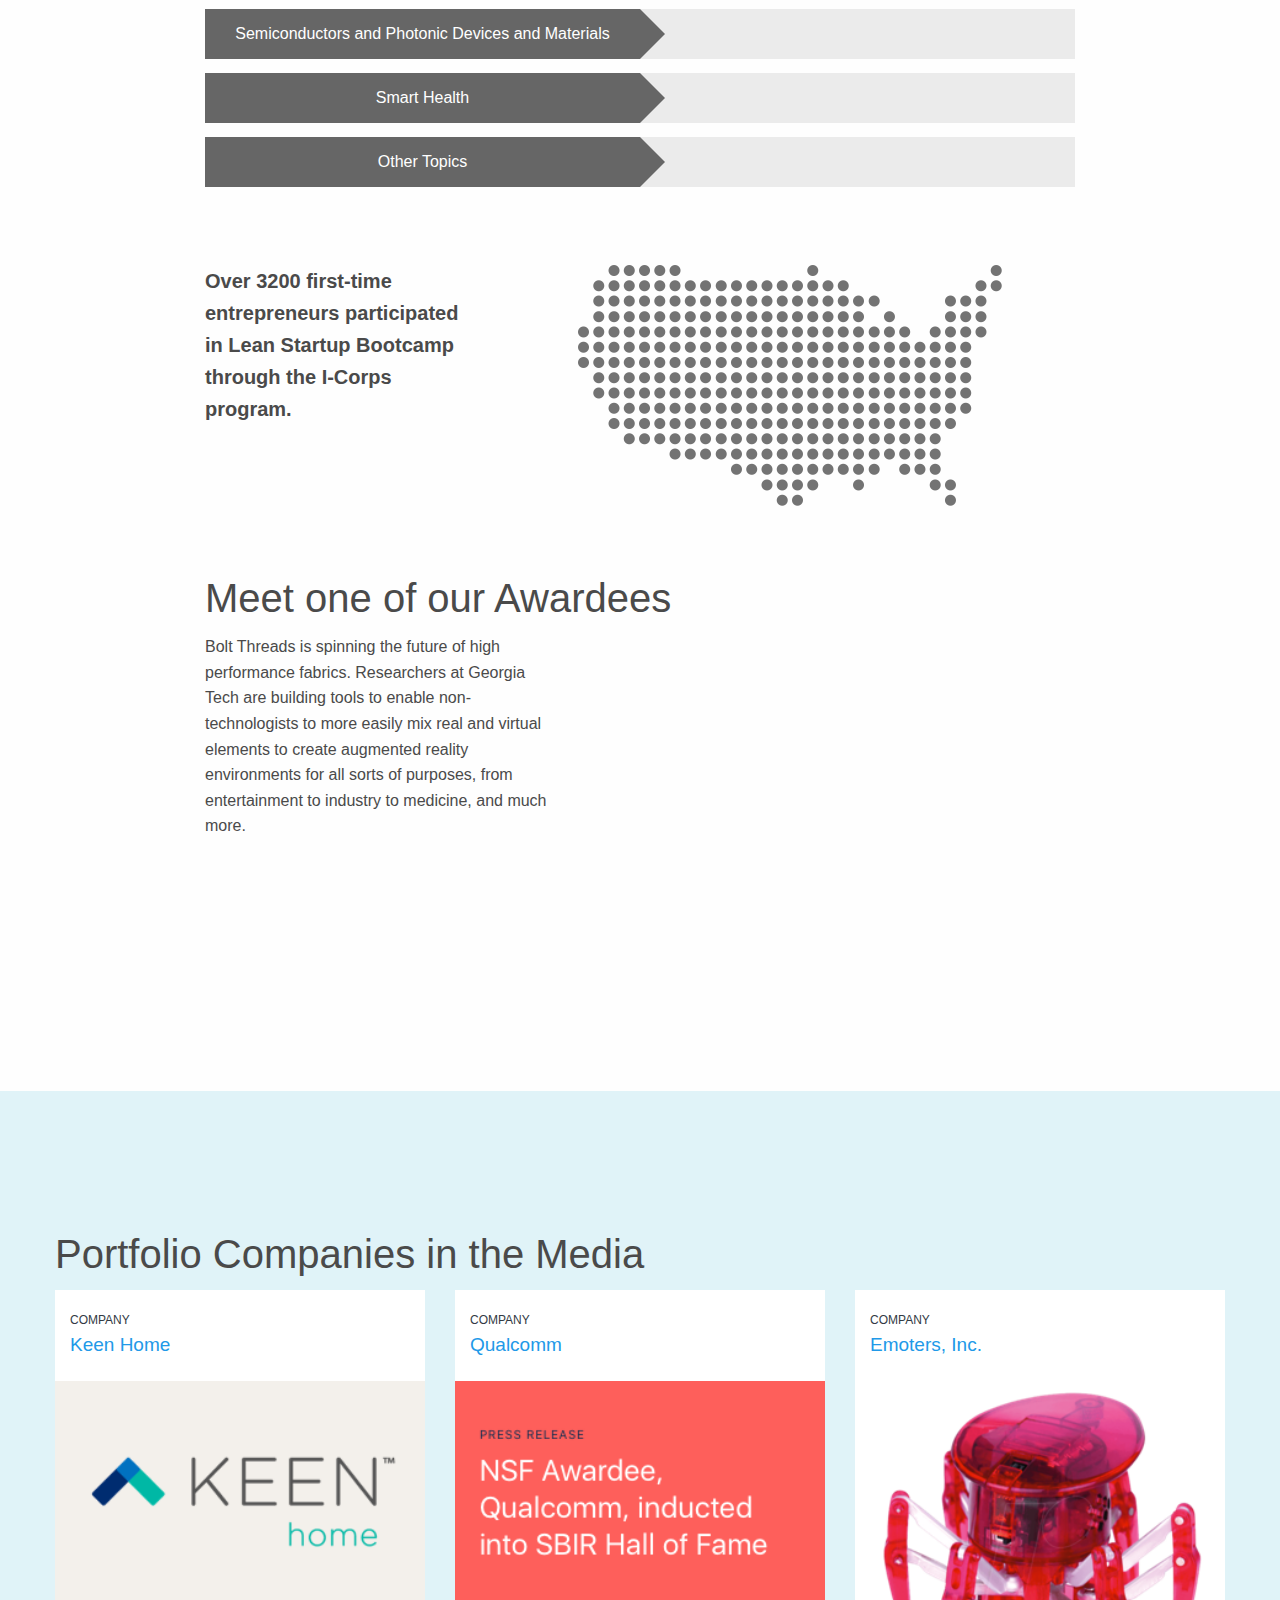
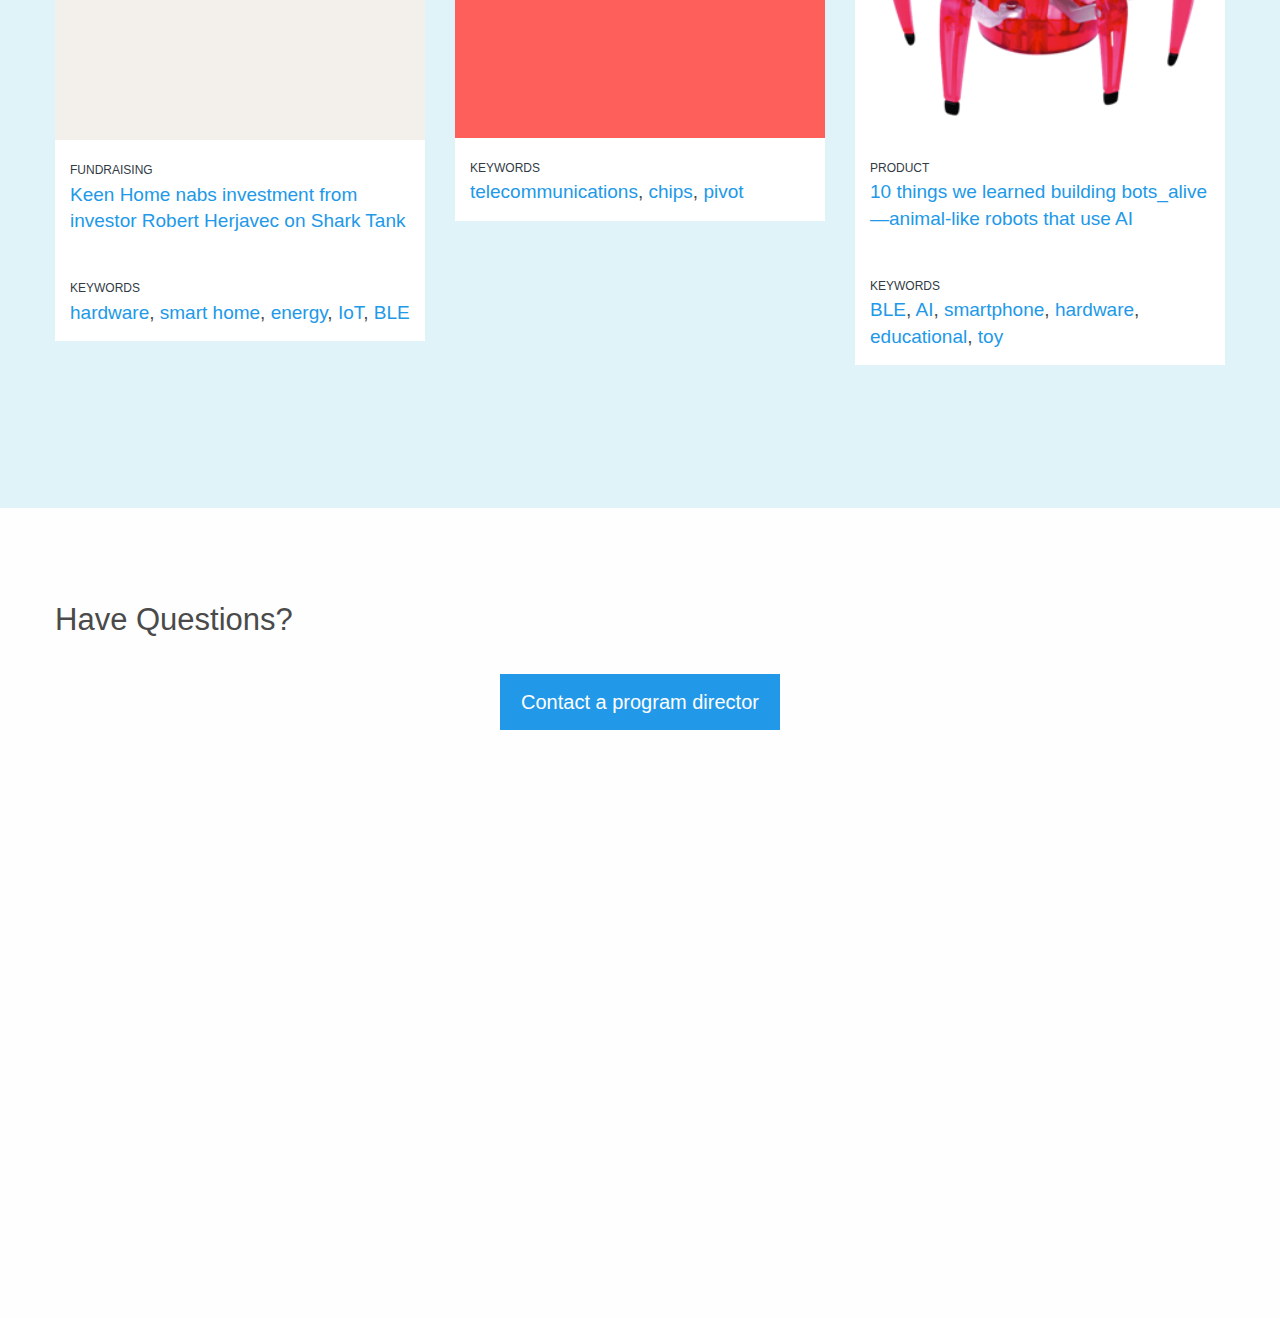
==== commit 492f9169: "Merge pull request #6 from 18F/tweaks" ====
--- a/index.html
+++ b/index.html
@@ -31,7 +31,7 @@
             </span>
             <span class="fl text-logo">
               <a href="index.html">
-                <h3 class="small-head-text">National Science Foundation <br>SBIR Seed Funding Program</h3>
+                <h3 class="small-head-text">National Science Foundation <br>SBIR/STTR Seed Funding Program</h3>
               </a>
             </span>
           </div>
@@ -55,7 +55,7 @@
 
             <span class="small-bar"><hr></span>
 
-            <h1>National Science Foundation <br>Seed Fund</h1>
+            <h1><strong>National Science Foundation<br>Seed Fund</strong></h1>
 
             <span class="small-bar"><hr></span>
 
@@ -83,7 +83,7 @@
           <div class="medium-4 column text-left">
 
             <div class="text-content" data-equalizer-watch>
-              <p>A Diverse Portfolio</p>
+              <h3>A Diverse Portfolio</h3>
               <p>We don’t just offer grants for academic research. We’ve funded early-stage startups across a broad range of technology sectors including IoT, Edtech, Cleantech, Hardware, Smart Health, Robotics, and more.</p>
             </div>
             <a href="" class="button secondary">View our portfolio</a>
@@ -92,7 +92,7 @@
           <div class="medium-4 column text-left">
 
             <div class="text-content" data-equalizer-watch>
-              <p>0% Equity. Yes, zero.</p>
+              <h3>0% Equity. Yes, zero.</h3>
               <p>We take no equity in your company in exchange for our investment. We offer up to $225k in non-dilutive funding for proof-of-concept stages and up to an additional $750k for longer development.</p>
             </div>
             <a href="" class="button secondary">Learn about the program</a>
@@ -100,7 +100,7 @@
           <div class="medium-4 column text-left">
 
             <div class="text-content" data-equalizer-watch>
-              <p>Connect with Our Network</p>
+              <h3>Our Network</h3>
               <p>Gain access to and learn from  our network of entrepreneurs and scientists. Attend dozens of events year-round — including virtual webinars, roadshows, and conferences at a city near you.</p>
             </div>
             <a href="" class="button secondary">See more resources</a>
@@ -116,21 +116,20 @@
     <div class="row vertical-padding ">
       <div class="large-12 columns">
         <div class="">
-          <h2 class="text-left">Awardee review</h2>
+          <h2 class="text-left">2016 Year-End Report</h2>
           <div class="row" data-equalizer data-equalize-on="medium">
 
           </div>
 
           <div class="row">
             <div class="large-9 medium-6 medium-centered large-centered columns text-center">
-              <h2 class="f4"><div class="f6">9540</div> applications</h2>
+              <h2 class="f4"><div class="f6">$190 million</div>Total $$ awarded in 12-month period FY2016</h2>
             </div>
             <div class="large-9 medium-6 medium-centered large-centered columns text-center mt4">
-              <img src="img/ovals.png" alt="">
+              <img src="img/ovals2.png" alt="">
             </div>
             <div class="large-9 medium-6 medium-centered large-centered columns mt4">
-              <h2>Industries and Markets</h2>
-
+              <h2>Industry Sectors</h2>
               <!-- bar graph -->
               <div class="container horizontal rounded">
                 <div class="progress-bar horizontal">
@@ -176,15 +175,15 @@
                 <div class="progress-bar horizontal">
                   <div class="progress-track">
                     <div class="progress-fill">
-                      <span data-attr="82%">Educational Technologies and Applications</span>
-                    </div>
-                  </div>
-                </div>
-
-                <div class="progress-bar horizontal">
-                  <div class="progress-track">
-                    <div class="progress-fill">
-                      <span data-attr="32%">Electronic Hardware, Robotics and Wireless Technologies</span>
+                      <span data-attr="51%">Educational Technologies and Applications</span>
+                    </div>
+                  </div>
+                </div>
+
+                <div class="progress-bar horizontal">
+                  <div class="progress-track">
+                    <div class="progress-fill">
+                      <span data-attr="68%">Electronic Hardware, Robotics and Wireless Technologies</span>
                     </div>
                   </div>
                 </div>
@@ -236,14 +235,14 @@
             <div class="large-9 medium-6 medium-centered large-centered columns pt6">
               <div class="row">
                 <div class="large-4 columns">
-                  <p class="f2">Coached 3264 first-time entrepreneurs and connected them with a network of thousands of mentors and experienced entrepreneurs through the I-Corps program.</p>
+                  <p class="f2">Over 3200 first-time entrepreneurs participated in Lean Startup Bootcamp through the I-Corps program.</p>
                 </div>
                 <div class="large-8 columns text-center">
                   <img src="img/USA-dots.png">
                 </div>
               </div>
             </div>
-            <div class="large-9 medium-6 medium-centered large-centered columns mt4">
+            <!-- <div class="large-9 medium-6 medium-centered large-centered columns mt4">
               <div class="row">
                 <div class="large-5 columns">
                   <img src="img/donut.png">
@@ -252,15 +251,16 @@
                   <h2 class="mt6 f4">Fast tracked to $750k Phase II</h2class>
                 </div>
               </div>
-            </div>
+            </div> -->
             <div class="large-9 medium-6 medium-centered large-centered columns mt4">
               <h2>Meet one of our Awardees</h2>
               <div class="row">
                 <div class="large-5 columns">
-                  <p>Augmented reality integrates “spatially registered” media with our real-world view of the environment. Researchers at Georgia Tech are building tools to enable non-technologists to more easily mix real and virtual elements to create augmented reality environments for all sorts of purposes, from entertainment to industry to medicine, and much more.</p>
+                  <p>Bolt Threads is spinning the future of high performance fabrics. Researchers at Georgia Tech are building tools to enable non-technologists to more easily mix real and virtual elements to create augmented reality environments for all sorts of purposes, from entertainment to industry to medicine, and much more.</p>
                 </div>
                 <div class="large-7 columns">
-                  <img src="img/video.png">
+                  <!-- <img src="img/video.png"> -->
+                  <iframe width="560" height="315" src="https://www.youtube.com/embed/zKJ1gGXamm4" frameborder="0" allowfullscreen></iframe>
                 </div>
               </div>
             </div>
@@ -276,34 +276,34 @@
   <div class="blue-back" id="Portfolio">
     <div class="row vertical-padding">
       <div class="large-12 columns">
-        <h2 class="text-left">Portfolio news</h2>
+        <h2 class="text-left">Portfolio Companies in the Media</h2>
         <div class="row" data-equalizer data-equalize-on="medium">
+          <div class="medium-4 column">
+            <a href="company3.html">
+            <div class="column-container white-bg" data-equalizer-watch>
+              <h4>
+                <small>Company</small><br>
+                <span class="company-name">Keen Home</span>
+              </h4>
+              <div class="image-wrapper">
+                <img src="img/keenhome.png" alt="">
+              </div>
+              <h4>
+                <small>Fundraising</small><br>
+                <span class="company-name">Keen Home nabs investment from investor Robert Herjavec on Shark Tank</span>
+              </h4>
+              <h4>
+                <small>Keywords</small><br>
+                <span><a href="">hardware</a>, <a href="">smart home</a>, <a href="">energy</a>, <a href="">IoT</a>, <a href="">BLE</a></span>
+              </h4>
+            </div>
+            </a>
+          </div>
           <div class="medium-4 column">
             <a href="company1.html">
             <div class="column-container white-bg" data-equalizer-watch>
               <h4>
                 <small>Company</small><br>
-                <span class="company-name">Keen Home</span>
-              </h4>
-              <div class="image-wrapper">
-                <img src="img/keenhome.png" alt="">
-              </div>
-              <h4>
-                <small>Fundraising</small><br>
-                <span class="company-name">Keen Home nabs investment from investor Robert Herjavec on Shark Tank</span>
-              </h4>
-              <h4>
-                <small>Keywords</small><br>
-                <span><a href="">hardware</a>, <a href="">smart home</a>, <a href="">energy</a>, <a href="">IoT</a>, <a href="">BLE</a></span>
-              </h4>
-            </div>
-            </a>
-          </div>
-          <div class="medium-4 column">
-            <a href="company1.html">
-            <div class="column-container white-bg" data-equalizer-watch>
-              <h4>
-                <small>Company</small><br>
                 <span class="company-name">Qualcomm</span>
               </h4>
               <div class="image-wrapper">
@@ -317,7 +317,7 @@
             </a>
           </div>
           <div class="medium-4 column">
-            <a href="company1.html">
+            <a href="company2.html">
             <div class="column-container white-bg" data-equalizer-watch>
               <h4>
                 <small>Company</small><br>
--- a/css/app.css
+++ b/css/app.css
@@ -343,10 +343,12 @@
 
 .f2{
   font-size: 1.25rem;
+  font-weight: 900;
 }
 
 .f4{
-  font-size: 4rem;
+  font-size: 2rem;
+  margin-top: 60px;
 }
 .f6{
   font-size: 6rem;
